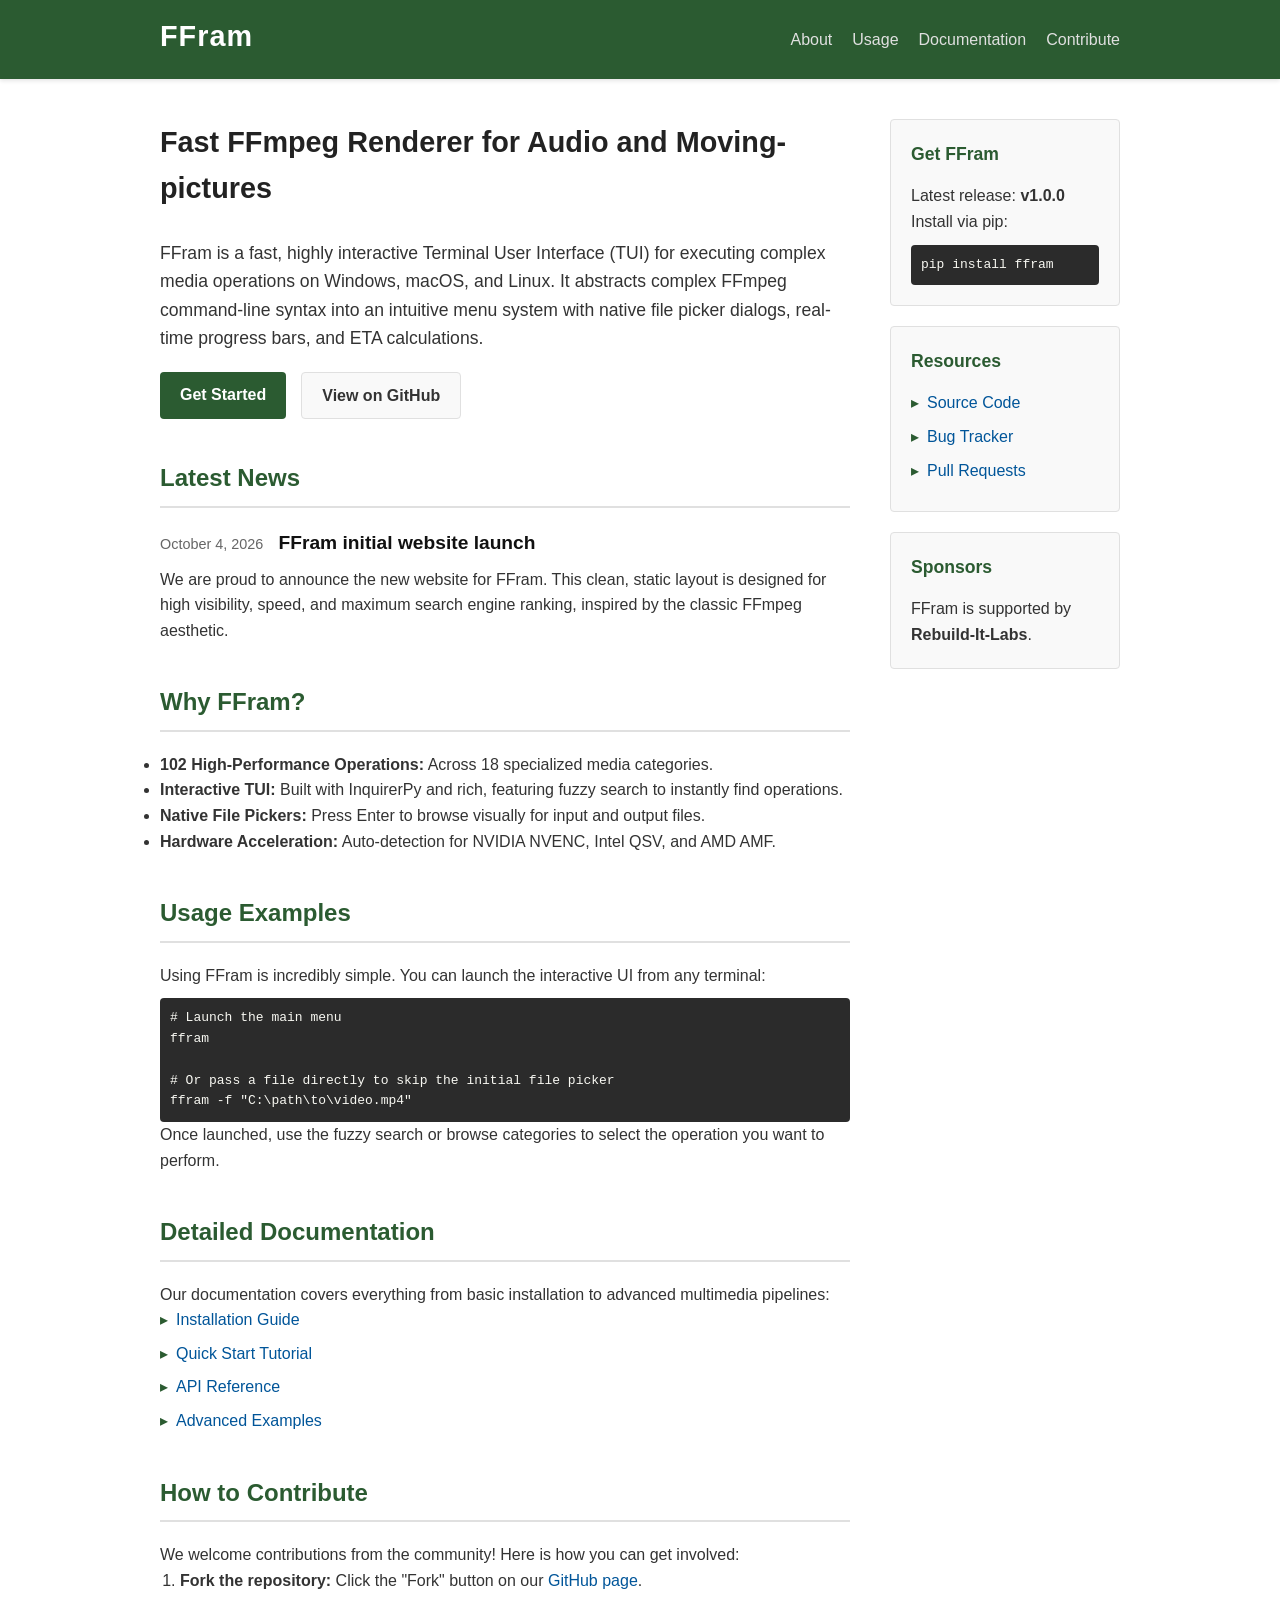
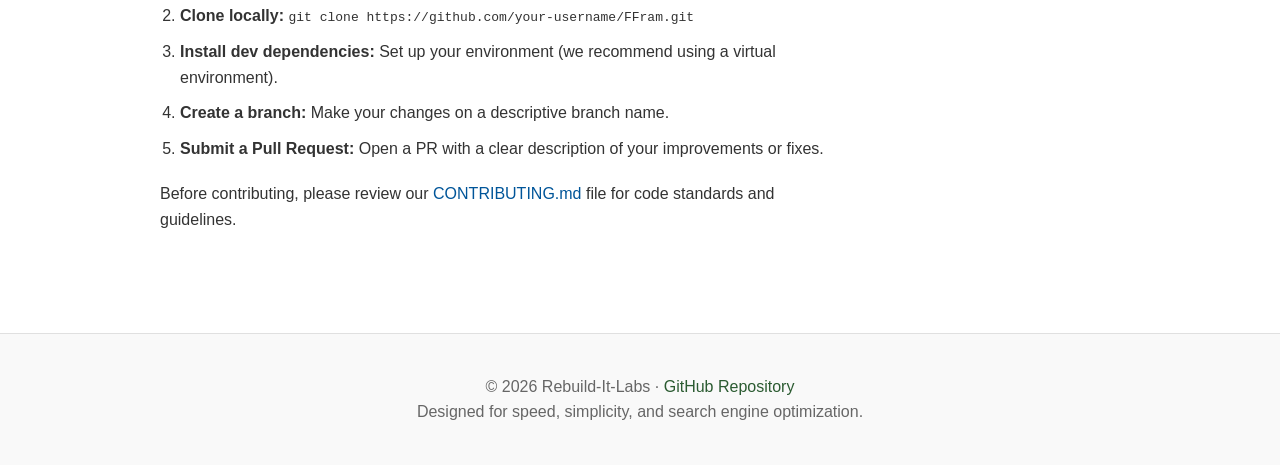
==== docs/index.html @ 137f9bf4 "new project website" ====
<!DOCTYPE html>
<html lang="en">
<head>
    <meta charset="UTF-8">
    <meta name="viewport" content="width=device-width, initial-scale=1.0">
    <title>FFram - Fast FFmpeg Renderer</title>
    <meta name="description" content="FFram is a fast, highly interactive Terminal User Interface (TUI) for executing complex media operations.">
    <meta name="keywords" content="FFmpeg, Python, video processing, audio processing, multimedia, FFram, Rebuild It Labs">
    <meta name="author" content="Rebuild It Labs">
    <link rel="stylesheet" href="style.css">
</head>
<body>
    <header>
        <div class="container header-content">
            <h1><a href="/">FFram</a></h1>
            <nav>
                <ul>
                    <li><a href="#about">About</a></li>
                    <li><a href="#usage">Usage</a></li>
                    <li><a href="#documentation">Documentation</a></li>
                    <li><a href="#contribute">Contribute</a></li>
                </ul>
            </nav>
        </div>
    </header>

    <div class="container main-layout">
        <main>
            <section id="about" class="intro-section">
                <h2>Fast FFmpeg Renderer for Audio and Moving-pictures</h2>
                <p>FFram is a fast, highly interactive Terminal User Interface (TUI) for executing complex media operations on Windows, macOS, and Linux. It abstracts complex FFmpeg command-line syntax into an intuitive menu system with native file picker dialogs, real-time progress bars, and ETA calculations.</p>
                <div class="button-group">
                    <a href="#usage" class="button primary">Get Started</a>
                    <a href="https://github.com/Rebuild-It-Labs/FFram" class="button secondary" target="_blank" rel="noopener noreferrer">View on GitHub</a>
                </div>
            </section>

            <section id="news">
                <h2>Latest News</h2>
                <article class="news-item">
                    <h3><span class="date">October 4, 2026</span> FFram initial website launch</h3>
                    <p>We are proud to announce the new website for FFram. This clean, static layout is designed for high visibility, speed, and maximum search engine ranking, inspired by the classic FFmpeg aesthetic.</p>
                </article>
            </section>

            <section id="features">
                <h2>Why FFram?</h2>
                <ul>
                    <li><strong>102 High-Performance Operations:</strong> Across 18 specialized media categories.</li>
                    <li><strong>Interactive TUI:</strong> Built with InquirerPy and rich, featuring fuzzy search to instantly find operations.</li>
                    <li><strong>Native File Pickers:</strong> Press Enter to browse visually for input and output files.</li>
                    <li><strong>Hardware Acceleration:</strong> Auto-detection for NVIDIA NVENC, Intel QSV, and AMD AMF.</li>
                </ul>
            </section>

            <section id="usage">
                <h2>Usage Examples</h2>
                <p>Using FFram is incredibly simple. You can launch the interactive UI from any terminal:</p>
                <div class="code-block-wrapper">
<pre><code># Launch the main menu
ffram

# Or pass a file directly to skip the initial file picker
ffram -f "C:\path\to\video.mp4"
</code></pre>
                </div>
                <p>Once launched, use the fuzzy search or browse categories to select the operation you want to perform.</p>
            </section>

            <section id="documentation">
                <h2>Detailed Documentation</h2>
                <p>Our documentation covers everything from basic installation to advanced multimedia pipelines:</p>
                <ul class="clean-list">
                    <li><a href="https://github.com/Rebuild-It-Labs/FFram#installation" target="_blank" rel="noopener noreferrer">Installation Guide</a></li>
                    <li><a href="https://github.com/Rebuild-It-Labs/FFram#quick-start" target="_blank" rel="noopener noreferrer">Quick Start Tutorial</a></li>
                    <li><a href="https://github.com/Rebuild-It-Labs/FFram#api-reference" target="_blank" rel="noopener noreferrer">API Reference</a></li>
                    <li><a href="https://github.com/Rebuild-It-Labs/FFram/tree/main/examples" target="_blank" rel="noopener noreferrer">Advanced Examples</a></li>
                </ul>
            </section>

            <section id="contribute">
                <h2>How to Contribute</h2>
                <p>We welcome contributions from the community! Here is how you can get involved:</p>
                <ol class="steps-list">
                    <li><strong>Fork the repository:</strong> Click the "Fork" button on our <a href="https://github.com/Rebuild-It-Labs/FFram" target="_blank" rel="noopener noreferrer">GitHub page</a>.</li>
                    <li><strong>Clone locally:</strong> <code>git clone https://github.com/your-username/FFram.git</code></li>
                    <li><strong>Install dev dependencies:</strong> Set up your environment (we recommend using a virtual environment).</li>
                    <li><strong>Create a branch:</strong> Make your changes on a descriptive branch name.</li>
                    <li><strong>Submit a Pull Request:</strong> Open a PR with a clear description of your improvements or fixes.</li>
                </ol>
                <p>Before contributing, please review our <a href="https://github.com/Rebuild-It-Labs/FFram/blob/main/CONTRIBUTING.md" target="_blank" rel="noopener noreferrer">CONTRIBUTING.md</a> file for code standards and guidelines.</p>
            </section>
        </main>

        <aside class="sidebar">
            <div class="widget">
                <h3>Get FFram</h3>
                <p>Latest release: <strong>v1.0.0</strong></p>
                <p>Install via pip:</p>
                <pre><code>pip install ffram</code></pre>
            </div>

            <div class="widget">
                <h3>Resources</h3>
                <ul class="clean-list">
                    <li><a href="https://github.com/Rebuild-It-Labs/FFram" target="_blank" rel="noopener noreferrer">Source Code</a></li>
                    <li><a href="https://github.com/Rebuild-It-Labs/FFram/issues" target="_blank" rel="noopener noreferrer">Bug Tracker</a></li>
                    <li><a href="https://github.com/Rebuild-It-Labs/FFram/pulls" target="_blank" rel="noopener noreferrer">Pull Requests</a></li>
                </ul>
            </div>
            
            <div class="widget">
                <h3>Sponsors</h3>
                <p>FFram is supported by <strong>Rebuild-It-Labs</strong>.</p>
            </div>
        </aside>
    </div>

    <footer>
        <div class="container">
            <p>&copy; 2026 Rebuild-It-Labs &middot; <a href="https://github.com/Rebuild-It-Labs/FFram" target="_blank" rel="noopener noreferrer">GitHub Repository</a></p>
            <p>Designed for speed, simplicity, and search engine optimization.</p>
        </div>
    </footer>
</body>
</html>
---- docs/style.css ----
/* style.css */
:root {
    --primary-color: #2b5b31; /* FFmpeg-like green */
    --primary-hover: #1f4223;
    --text-color: #333333;
    --bg-color: #ffffff;
    --light-bg: #f9f9f9;
    --border-color: #e0e0e0;
    --link-color: #005599;
}

* {
    box-sizing: border-box;
    margin: 0;
    padding: 0;
}

body {
    font-family: -apple-system, BlinkMacSystemFont, "Segoe UI", Roboto, Helvetica, Arial, sans-serif;
    color: var(--text-color);
    background-color: var(--bg-color);
    line-height: 1.6;
}

/* Typography */
h1, h2, h3, h4, h5, h6 {
    color: #111;
    margin-bottom: 0.5rem;
}

a {
    color: var(--link-color);
    text-decoration: none;
}

a:hover {
    text-decoration: underline;
}

/* Layout */
.container {
    max-width: 1000px;
    margin: 0 auto;
    padding: 0 20px;
}

/* Header */
header {
    background-color: var(--primary-color);
    color: white;
    padding: 10px 0;
    box-shadow: 0 2px 4px rgba(0,0,0,0.1);
}

.header-content {
    display: flex;
    justify-content: space-between;
    align-items: center;
}

header h1 a {
    color: white;
    text-decoration: none;
    font-size: 1.8rem;
    font-weight: bold;
    letter-spacing: 1px;
}

header nav ul {
    list-style: none;
    display: flex;
    gap: 20px;
}

header nav a {
    color: #e0e0e0;
    font-weight: 500;
}

header nav a:hover {
    color: white;
    text-decoration: none;
}

/* Main Layout Grid */
.main-layout {
    display: grid;
    grid-template-columns: 3fr 1fr;
    gap: 40px;
    margin-top: 40px;
    margin-bottom: 60px;
}

@media (max-width: 768px) {
    .main-layout {
        grid-template-columns: 1fr;
    }
    .header-content {
        flex-direction: column;
        text-align: center;
    }
    header nav ul {
        margin-top: 10px;
        flex-wrap: wrap;
        justify-content: center;
    }
}

/* Main Content */
main section {
    margin-bottom: 40px;
}

main h2 {
    color: var(--primary-color);
    border-bottom: 2px solid var(--border-color);
    padding-bottom: 8px;
    margin-bottom: 20px;
}

.intro-section h2 {
    border: none;
    font-size: 1.8rem;
    color: #222;
}

.intro-section p {
    font-size: 1.1rem;
    margin-bottom: 20px;
}

/* Buttons */
.button-group {
    display: flex;
    gap: 15px;
    margin-top: 20px;
}

.button {
    display: inline-block;
    padding: 10px 20px;
    border-radius: 4px;
    font-weight: bold;
    text-align: center;
}

.button.primary {
    background-color: var(--primary-color);
    color: white;
}

.button.primary:hover {
    background-color: var(--primary-hover);
    text-decoration: none;
}

.button.secondary {
    background-color: var(--light-bg);
    color: #333;
    border: 1px solid var(--border-color);
}

.button.secondary:hover {
    background-color: #ececec;
    text-decoration: none;
}

/* News Items */
.news-item {
    margin-bottom: 20px;
}

.news-item h3 {
    font-size: 1.2rem;
}

.news-item .date {
    color: #666;
    font-weight: normal;
    font-size: 0.9rem;
    margin-right: 10px;
}

/* Sidebar Widgets */
.sidebar .widget {
    background-color: var(--light-bg);
    border: 1px solid var(--border-color);
    padding: 20px;
    margin-bottom: 20px;
    border-radius: 4px;
}

.sidebar h3 {
    margin-bottom: 15px;
    font-size: 1.1rem;
    color: var(--primary-color);
}

pre {
    background: #2b2b2b;
    color: #f8f8f2;
    padding: 10px;
    border-radius: 4px;
    overflow-x: auto;
    margin-top: 10px;
}

.clean-list {
    list-style: none;
}

.clean-list li {
    margin-bottom: 8px;
}

.clean-list li::before {
    content: "▸";
    color: var(--primary-color);
    margin-right: 8px;
}

.steps-list {
    margin-left: 20px;
    margin-bottom: 20px;
}

.steps-list li {
    margin-bottom: 10px;
}

/* Footer */
footer {
    background-color: var(--light-bg);
    border-top: 1px solid var(--border-color);
    padding: 40px 0;
    text-align: center;
    color: #666;
}

footer a {
    color: var(--primary-color);
}
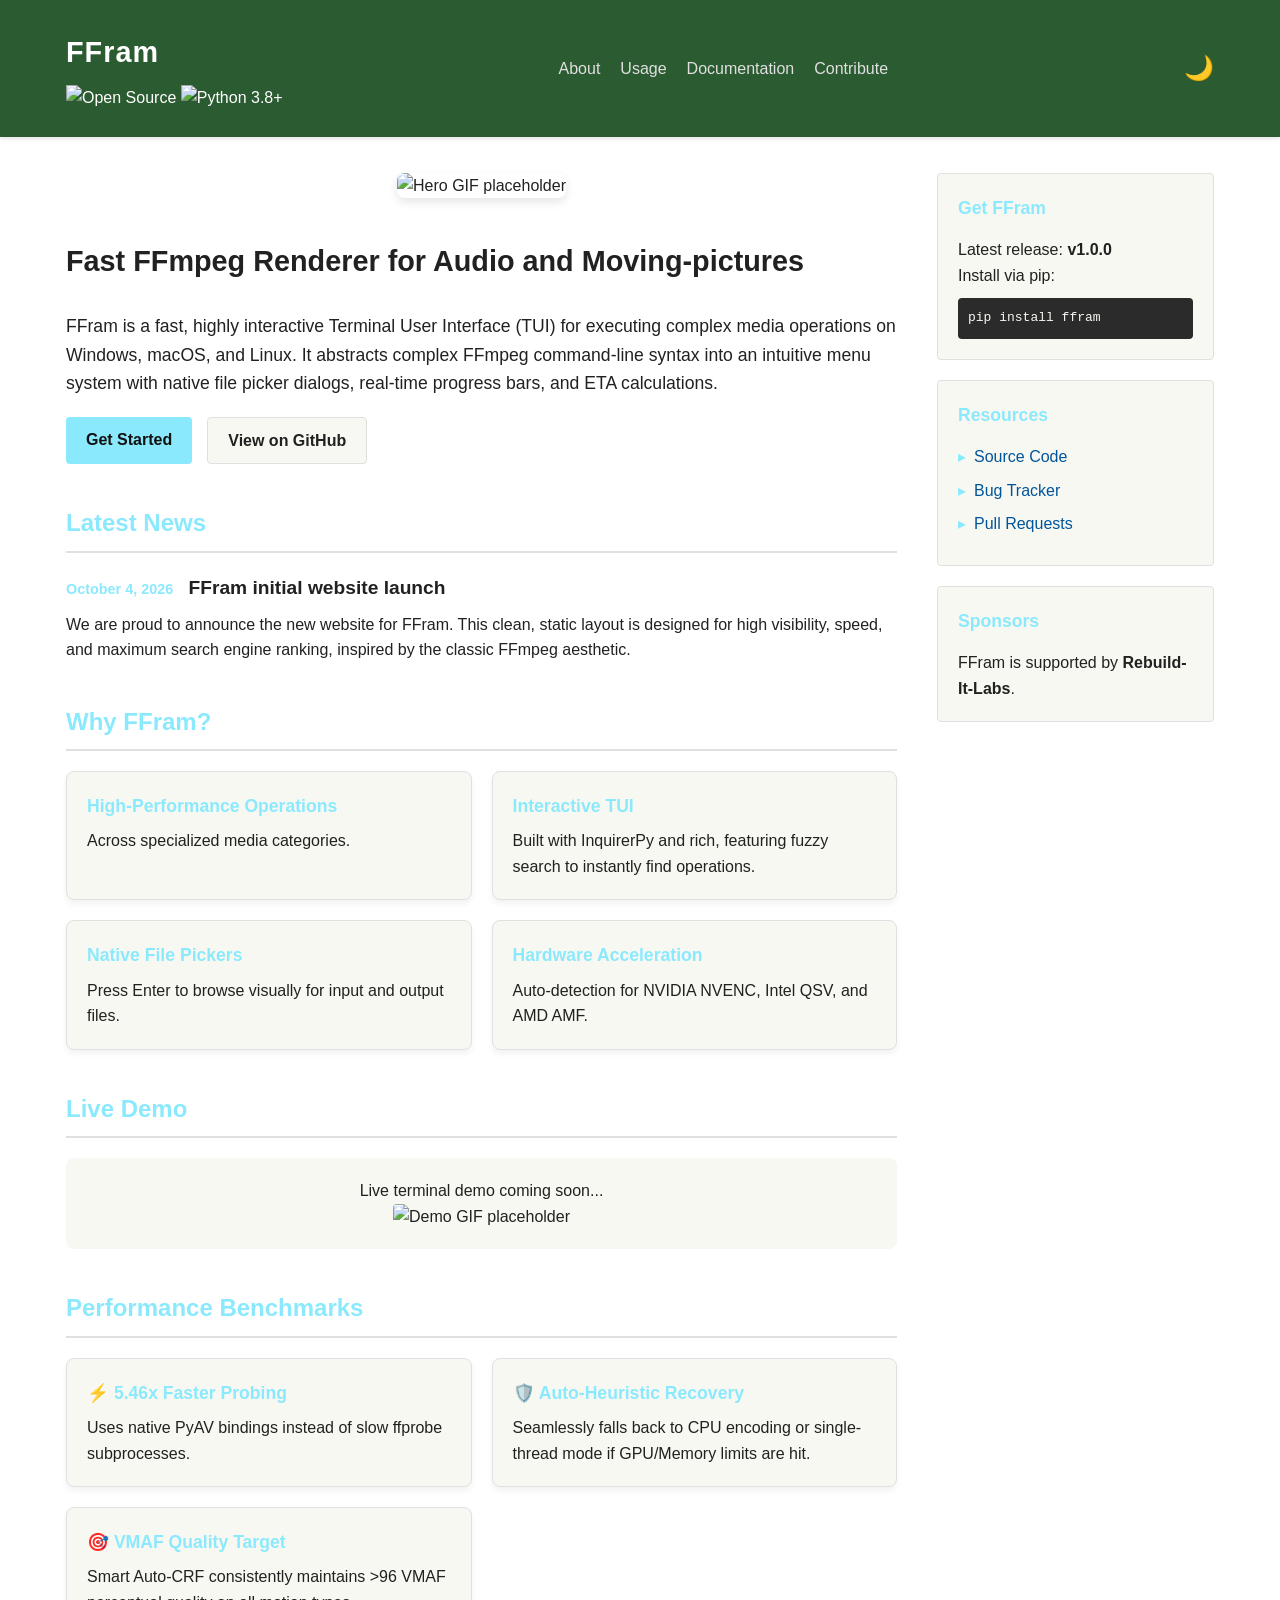
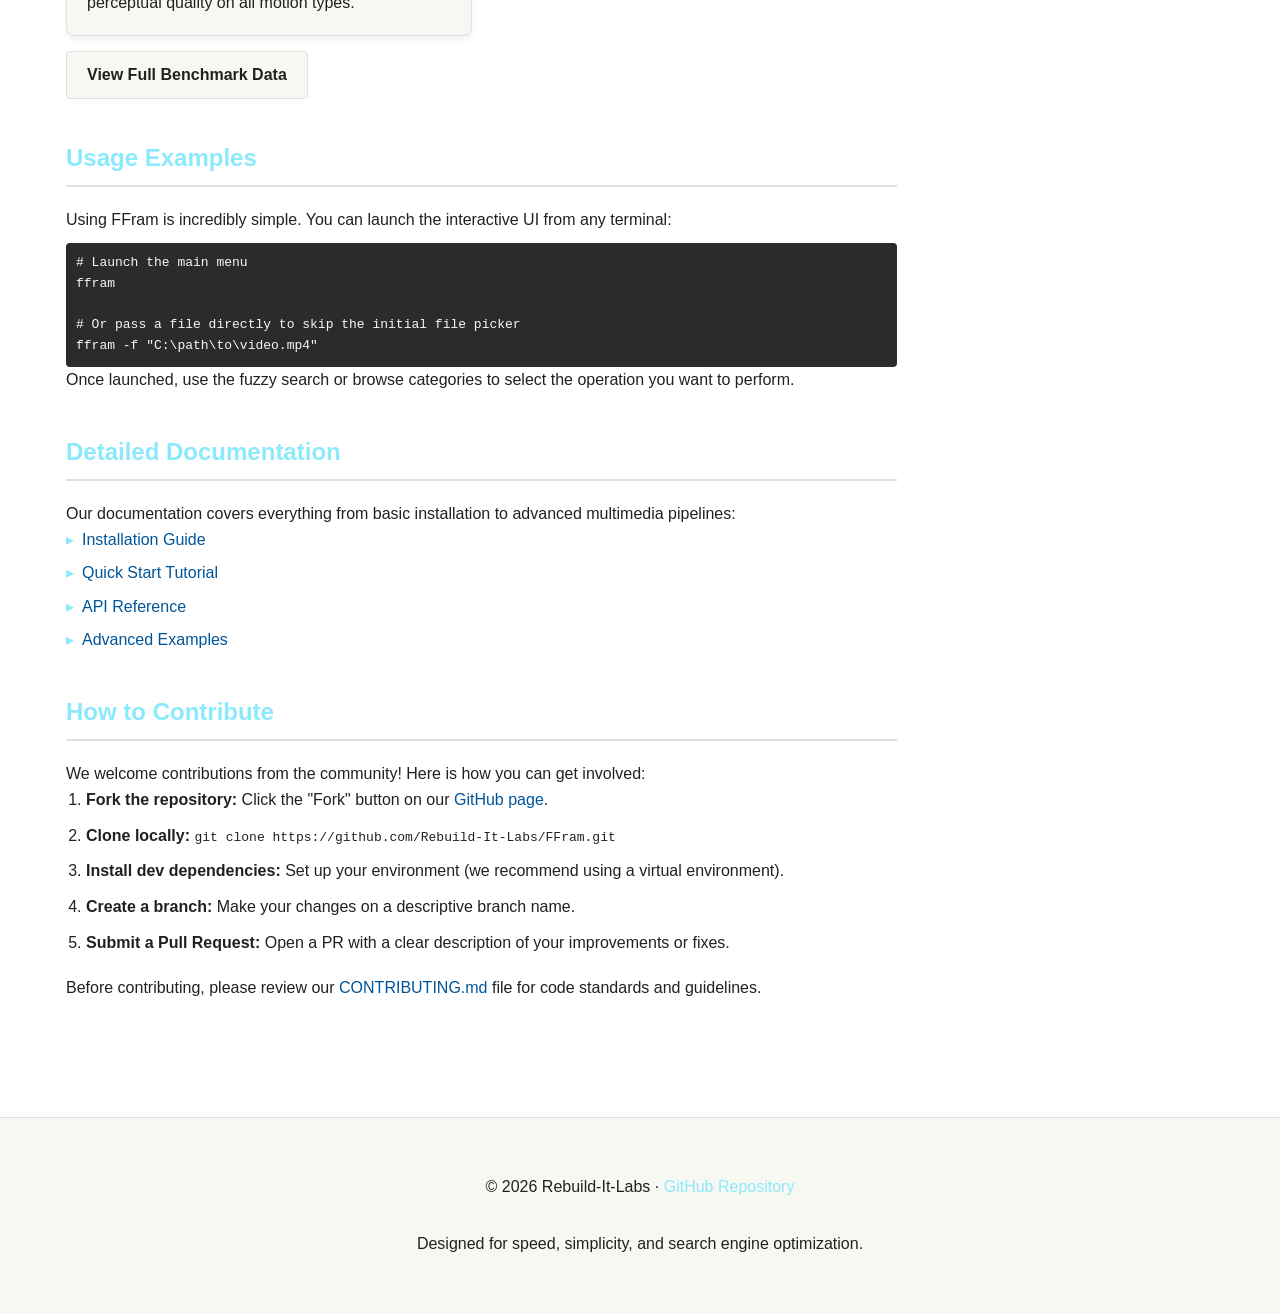
==== commit 70c6c524: "Major Update" ====
--- a/docs/index.html
+++ b/docs/index.html
@@ -1,19 +1,32 @@
 <!DOCTYPE html>
 <html lang="en">
+
 <head>
     <meta charset="UTF-8">
     <meta name="viewport" content="width=device-width, initial-scale=1.0">
     <title>FFram - Fast FFmpeg Renderer</title>
-    <meta name="description" content="FFram is a fast, highly interactive Terminal User Interface (TUI) for executing complex media operations.">
-    <meta name="keywords" content="FFmpeg, Python, video processing, audio processing, multimedia, FFram, Rebuild It Labs">
+    <meta name="description"
+        content="FFram is a fast, highly interactive Terminal User Interface (TUI) for executing complex media operations.">
+    <meta name="keywords"
+        content="FFmpeg, Python, video processing, audio processing, multimedia, FFram, Rebuild It Labs">
     <meta name="author" content="Rebuild It Labs">
+    <meta name="robots" content="index,follow">
     <link rel="stylesheet" href="style.css">
+    <link rel="manifest" href="manifest.json">
+    <meta name="google-site-verification" content="4t6ls2rwW57aO23YnuHKL_u-BzxoHCD-yAvJbbFSz6E" />
 </head>
+
 <body>
     <header>
         <div class="container header-content">
-            <h1><a href="/">FFram</a></h1>
-            <nav>
+            <div>
+                <h1><a href="/">FFram</a></h1>
+                <div style="margin-top: 5px;">
+                    <img src="https://img.shields.io/badge/Open%20Source-%E2%99%A5-green" alt="Open Source">
+                    <img src="https://img.shields.io/badge/python-3.8+-blue.svg" alt="Python 3.8+">
+                </div>
+            </div>
+            <nav role="navigation">
                 <ul>
                     <li><a href="#about">About</a></li>
                     <li><a href="#usage">Usage</a></li>
@@ -21,17 +34,27 @@
                     <li><a href="#contribute">Contribute</a></li>
                 </ul>
             </nav>
+            <button id="theme-toggle" aria-label="Toggle dark mode" title="Toggle dark mode">🌙</button>
         </div>
     </header>
 
     <div class="container main-layout">
         <main>
+            <section id="hero" style="text-align: center; margin-bottom: 40px;">
+                <img src="images/hero.gif" alt="Hero GIF placeholder"
+                    style="max-width: 100%; border-radius: 8px; box-shadow: 0 4px 10px rgba(0,0,0,0.1);">
+            </section>
+
             <section id="about" class="intro-section">
                 <h2>Fast FFmpeg Renderer for Audio and Moving-pictures</h2>
-                <p>FFram is a fast, highly interactive Terminal User Interface (TUI) for executing complex media operations on Windows, macOS, and Linux. It abstracts complex FFmpeg command-line syntax into an intuitive menu system with native file picker dialogs, real-time progress bars, and ETA calculations.</p>
+                <p>FFram is a fast, highly interactive Terminal User Interface (TUI) for executing complex media
+                    operations on Windows, macOS, and Linux. It abstracts complex FFmpeg command-line syntax into an
+                    intuitive menu system with native file picker dialogs, real-time progress bars, and ETA
+                    calculations.</p>
                 <div class="button-group">
                     <a href="#usage" class="button primary">Get Started</a>
-                    <a href="https://github.com/Rebuild-It-Labs/FFram" class="button secondary" target="_blank" rel="noopener noreferrer">View on GitHub</a>
+                    <a href="https://github.com/Rebuild-It-Labs/FFram" class="button secondary" target="_blank"
+                        rel="noopener noreferrer">View on GitHub</a>
                 </div>
             </section>
 
@@ -39,42 +62,77 @@
                 <h2>Latest News</h2>
                 <article class="news-item">
                     <h3><span class="date">October 4, 2026</span> FFram initial website launch</h3>
-                    <p>We are proud to announce the new website for FFram. This clean, static layout is designed for high visibility, speed, and maximum search engine ranking, inspired by the classic FFmpeg aesthetic.</p>
+                    <p>We are proud to announce the new website for FFram. This clean, static layout is designed for
+                        high visibility, speed, and maximum search engine ranking, inspired by the classic FFmpeg
+                        aesthetic.</p>
                 </article>
             </section>
 
             <section id="features">
                 <h2>Why FFram?</h2>
-                <ul>
-                    <li><strong>102 High-Performance Operations:</strong> Across 18 specialized media categories.</li>
-                    <li><strong>Interactive TUI:</strong> Built with InquirerPy and rich, featuring fuzzy search to instantly find operations.</li>
-                    <li><strong>Native File Pickers:</strong> Press Enter to browse visually for input and output files.</li>
-                    <li><strong>Hardware Acceleration:</strong> Auto-detection for NVIDIA NVENC, Intel QSV, and AMD AMF.</li>
-                </ul>
+                <ul class="feature-list">
+                    <li class="feature-card"><strong> High-Performance Operations</strong> Across specialized media
+                        categories.</li>
+                    <li class="feature-card"><strong> Interactive TUI</strong> Built with InquirerPy and rich, featuring
+                        fuzzy search to instantly find operations.</li>
+                    <li class="feature-card"><strong> Native File Pickers</strong> Press Enter to browse visually for
+                        input and output files.</li>
+                    <li class="feature-card"><strong> Hardware Acceleration</strong> Auto-detection for NVIDIA NVENC,
+                        Intel QSV, and AMD AMF.</li>
+                </ul>
+            </section>
+
+            <section id="demo">
+                <h2>Live Demo</h2>
+                <!-- Demo iframe placeholder -->
+                <div style="background: var(--color-light-bg); border-radius: 8px; padding: 20px; text-align: center;">
+                    <p>Live terminal demo coming soon...</p>
+                    <img src="images/demo.gif" alt="Demo GIF placeholder" style="max-width: 100%; border-radius: 4px;">
+                </div>
+            </section>
+
+            <section id="benchmarks">
+                <h2>Performance Benchmarks</h2>
+                <ul class="feature-list">
+                    <li class="feature-card"><strong>⚡ 5.46x Faster Probing</strong> Uses native PyAV bindings instead
+                        of slow ffprobe subprocesses.</li>
+                    <li class="feature-card"><strong>🛡️ Auto-Heuristic Recovery</strong> Seamlessly falls back to CPU
+                        encoding or single-thread mode if GPU/Memory limits are hit.</li>
+                    <li class="feature-card"><strong>🎯 VMAF Quality Target</strong> Smart Auto-CRF consistently
+                        maintains >96 VMAF perceptual quality on all motion types.</li>
+                </ul>
+                <p style="margin-top: 15px;"><a href="reference/reference/benchmarks/index.html"
+                        class="button secondary">View
+                        Full Benchmark Data</a></p>
             </section>
 
             <section id="usage">
                 <h2>Usage Examples</h2>
                 <p>Using FFram is incredibly simple. You can launch the interactive UI from any terminal:</p>
                 <div class="code-block-wrapper">
-<pre><code># Launch the main menu
+                    <pre><code># Launch the main menu
 ffram
 
 # Or pass a file directly to skip the initial file picker
 ffram -f "C:\path\to\video.mp4"
 </code></pre>
                 </div>
-                <p>Once launched, use the fuzzy search or browse categories to select the operation you want to perform.</p>
+                <p>Once launched, use the fuzzy search or browse categories to select the operation you want to perform.
+                </p>
             </section>
 
             <section id="documentation">
                 <h2>Detailed Documentation</h2>
                 <p>Our documentation covers everything from basic installation to advanced multimedia pipelines:</p>
                 <ul class="clean-list">
-                    <li><a href="https://github.com/Rebuild-It-Labs/FFram#installation" target="_blank" rel="noopener noreferrer">Installation Guide</a></li>
-                    <li><a href="https://github.com/Rebuild-It-Labs/FFram#quick-start" target="_blank" rel="noopener noreferrer">Quick Start Tutorial</a></li>
-                    <li><a href="https://github.com/Rebuild-It-Labs/FFram#api-reference" target="_blank" rel="noopener noreferrer">API Reference</a></li>
-                    <li><a href="https://github.com/Rebuild-It-Labs/FFram/tree/main/examples" target="_blank" rel="noopener noreferrer">Advanced Examples</a></li>
+                    <li><a href="https://github.com/Rebuild-It-Labs/FFram#installation" target="_blank"
+                            rel="noopener noreferrer">Installation Guide</a></li>
+                    <li><a href="https://github.com/Rebuild-It-Labs/FFram#quick-start" target="_blank"
+                            rel="noopener noreferrer">Quick Start Tutorial</a></li>
+                    <li><a href="https://github.com/Rebuild-It-Labs/FFram#api-reference" target="_blank"
+                            rel="noopener noreferrer">API Reference</a></li>
+                    <li><a href="https://github.com/Rebuild-It-Labs/FFram/tree/main/examples" target="_blank"
+                            rel="noopener noreferrer">Advanced Examples</a></li>
                 </ul>
             </section>
 
@@ -82,13 +140,21 @@
                 <h2>How to Contribute</h2>
                 <p>We welcome contributions from the community! Here is how you can get involved:</p>
                 <ol class="steps-list">
-                    <li><strong>Fork the repository:</strong> Click the "Fork" button on our <a href="https://github.com/Rebuild-It-Labs/FFram" target="_blank" rel="noopener noreferrer">GitHub page</a>.</li>
-                    <li><strong>Clone locally:</strong> <code>git clone https://github.com/your-username/FFram.git</code></li>
-                    <li><strong>Install dev dependencies:</strong> Set up your environment (we recommend using a virtual environment).</li>
+                    <li><strong>Fork the repository:</strong> Click the "Fork" button on our <a
+                            href="https://github.com/Rebuild-It-Labs/FFram" target="_blank"
+                            rel="noopener noreferrer">GitHub page</a>.</li>
+                    <li><strong>Clone locally:</strong>
+                        <code>git clone https://github.com/Rebuild-It-Labs/FFram.git</code>
+                    </li>
+                    <li><strong>Install dev dependencies:</strong> Set up your environment (we recommend using a virtual
+                        environment).</li>
                     <li><strong>Create a branch:</strong> Make your changes on a descriptive branch name.</li>
-                    <li><strong>Submit a Pull Request:</strong> Open a PR with a clear description of your improvements or fixes.</li>
+                    <li><strong>Submit a Pull Request:</strong> Open a PR with a clear description of your improvements
+                        or fixes.</li>
                 </ol>
-                <p>Before contributing, please review our <a href="https://github.com/Rebuild-It-Labs/FFram/blob/main/CONTRIBUTING.md" target="_blank" rel="noopener noreferrer">CONTRIBUTING.md</a> file for code standards and guidelines.</p>
+                <p>Before contributing, please review our <a
+                        href="https://github.com/Rebuild-It-Labs/FFram/blob/main/CONTRIBUTING.md" target="_blank"
+                        rel="noopener noreferrer">CONTRIBUTING.md</a> file for code standards and guidelines.</p>
             </section>
         </main>
 
@@ -103,12 +169,15 @@
             <div class="widget">
                 <h3>Resources</h3>
                 <ul class="clean-list">
-                    <li><a href="https://github.com/Rebuild-It-Labs/FFram" target="_blank" rel="noopener noreferrer">Source Code</a></li>
-                    <li><a href="https://github.com/Rebuild-It-Labs/FFram/issues" target="_blank" rel="noopener noreferrer">Bug Tracker</a></li>
-                    <li><a href="https://github.com/Rebuild-It-Labs/FFram/pulls" target="_blank" rel="noopener noreferrer">Pull Requests</a></li>
-                </ul>
-            </div>
-            
+                    <li><a href="https://github.com/Rebuild-It-Labs/FFram" target="_blank"
+                            rel="noopener noreferrer">Source Code</a></li>
+                    <li><a href="https://github.com/Rebuild-It-Labs/FFram/issues" target="_blank"
+                            rel="noopener noreferrer">Bug Tracker</a></li>
+                    <li><a href="https://github.com/Rebuild-It-Labs/FFram/pulls" target="_blank"
+                            rel="noopener noreferrer">Pull Requests</a></li>
+                </ul>
+            </div>
+
             <div class="widget">
                 <h3>Sponsors</h3>
                 <p>FFram is supported by <strong>Rebuild-It-Labs</strong>.</p>
@@ -118,9 +187,28 @@
 
     <footer>
         <div class="container">
-            <p>&copy; 2026 Rebuild-It-Labs &middot; <a href="https://github.com/Rebuild-It-Labs/FFram" target="_blank" rel="noopener noreferrer">GitHub Repository</a></p>
+            <p>&copy; 2026 Rebuild-It-Labs &middot; <a href="https://github.com/Rebuild-It-Labs/FFram" target="_blank"
+                    rel="noopener noreferrer">GitHub Repository</a></p>
             <p>Designed for speed, simplicity, and search engine optimization.</p>
+            <!-- <div class="contributor-cards">
+                <img src="images/contributor1.png" alt="Contributor 1 placeholder">
+                <img src="images/contributor2.png" alt="Contributor 2 placeholder">
+            </div> -->
         </div>
     </footer>
+
+    <script>
+        const btn = document.getElementById('theme-toggle');
+        const prefersDark = window.matchMedia('(prefers-color-scheme: dark)');
+        const current = localStorage.getItem('theme') || (prefersDark.matches ? 'dark' : 'light');
+        document.documentElement.dataset.theme = current;
+
+        btn.addEventListener('click', () => {
+            const newTheme = document.documentElement.dataset.theme === 'dark' ? 'light' : 'dark';
+            document.documentElement.dataset.theme = newTheme;
+            localStorage.setItem('theme', newTheme);
+        });
+    </script>
 </body>
-</html>
+
+</html>
--- a/docs/style.css
+++ b/docs/style.css
@@ -1,12 +1,23 @@
 /* style.css */
 :root {
-    --primary-color: #2b5b31; /* FFmpeg-like green */
-    --primary-hover: #1f4223;
-    --text-color: #333333;
-    --bg-color: #ffffff;
-    --light-bg: #f9f9f9;
-    --border-color: #e0e0e0;
-    --link-color: #005599;
+  --color-bg: #ffffff;
+  --color-text: #212121;
+  --color-primary: #8be9fd;
+  --color-primary-hover: #50fa7b;
+  --color-accent: #ffb86c;
+  --color-success: #50fa7b;
+  --color-error: #ff5555;
+  --color-light-bg: #f8f8f2;
+  --color-border: #e0e0e0;
+  --color-link: #005599;
+}
+
+[data-theme="dark"] {
+  --color-bg: #282a36;
+  --color-text: #f8f8f2;
+  --color-light-bg: #44475a;
+  --color-border: #6272a4;
+  --color-link: #8be9fd;
 }
 
 * {
@@ -17,19 +28,19 @@
 
 body {
     font-family: -apple-system, BlinkMacSystemFont, "Segoe UI", Roboto, Helvetica, Arial, sans-serif;
-    color: var(--text-color);
-    background-color: var(--bg-color);
+    color: var(--color-text);
+    background-color: var(--color-bg);
     line-height: 1.6;
 }
 
 /* Typography */
 h1, h2, h3, h4, h5, h6 {
-    color: #111;
+    color: var(--color-text);
     margin-bottom: 0.5rem;
 }
 
 a {
-    color: var(--link-color);
+    color: var(--color-link);
     text-decoration: none;
 }
 
@@ -39,14 +50,16 @@
 
 /* Layout */
 .container {
-    max-width: 1000px;
+    max-width: 1180px;
     margin: 0 auto;
-    padding: 0 20px;
+    padding: 1rem;
+    display: grid;
+    gap: 2rem;
 }
 
 /* Header */
 header {
-    background-color: var(--primary-color);
+    background-color: #2b5b31;
     color: white;
     padding: 10px 0;
     box-shadow: 0 2px 4px rgba(0,0,0,0.1);
@@ -87,7 +100,7 @@
     display: grid;
     grid-template-columns: 3fr 1fr;
     gap: 40px;
-    margin-top: 40px;
+    margin-top: 20px;
     margin-bottom: 60px;
 }
 
@@ -112,8 +125,8 @@
 }
 
 main h2 {
-    color: var(--primary-color);
-    border-bottom: 2px solid var(--border-color);
+    color: var(--color-primary);
+    border-bottom: 2px solid var(--color-border);
     padding-bottom: 8px;
     margin-bottom: 20px;
 }
@@ -121,7 +134,7 @@
 .intro-section h2 {
     border: none;
     font-size: 1.8rem;
-    color: #222;
+    color: var(--color-text);
 }
 
 .intro-section p {
@@ -145,24 +158,50 @@
 }
 
 .button.primary {
-    background-color: var(--primary-color);
-    color: white;
+    background-color: var(--color-primary);
+    color: #111;
 }
 
 .button.primary:hover {
-    background-color: var(--primary-hover);
+    background-color: var(--color-primary-hover);
     text-decoration: none;
 }
 
 .button.secondary {
-    background-color: var(--light-bg);
-    color: #333;
-    border: 1px solid var(--border-color);
+    background-color: var(--color-light-bg);
+    color: var(--color-text);
+    border: 1px solid var(--color-border);
 }
 
 .button.secondary:hover {
-    background-color: #ececec;
-    text-decoration: none;
+    background-color: var(--color-border);
+    text-decoration: none;
+}
+
+/* Feature Cards */
+.feature-list {
+    display: grid;
+    grid-template-columns: 1fr 1fr;
+    gap: 20px;
+    list-style: none;
+}
+
+.feature-card {
+    background: var(--color-light-bg);
+    padding: 20px;
+    border-radius: 8px;
+    box-shadow: 0 4px 6px rgba(0,0,0,0.05);
+    transition: transform 0.2s;
+    border: 1px solid var(--color-border);
+}
+.feature-card:hover {
+    transform: translateY(-5px);
+}
+.feature-card strong {
+    display: block;
+    font-size: 1.1rem;
+    margin-bottom: 8px;
+    color: var(--color-primary);
 }
 
 /* News Items */
@@ -175,16 +214,16 @@
 }
 
 .news-item .date {
-    color: #666;
-    font-weight: normal;
+    color: var(--color-primary);
+    font-weight: bold;
     font-size: 0.9rem;
     margin-right: 10px;
 }
 
 /* Sidebar Widgets */
 .sidebar .widget {
-    background-color: var(--light-bg);
-    border: 1px solid var(--border-color);
+    background-color: var(--color-light-bg);
+    border: 1px solid var(--color-border);
     padding: 20px;
     margin-bottom: 20px;
     border-radius: 4px;
@@ -193,7 +232,7 @@
 .sidebar h3 {
     margin-bottom: 15px;
     font-size: 1.1rem;
-    color: var(--primary-color);
+    color: var(--color-primary);
 }
 
 pre {
@@ -215,7 +254,7 @@
 
 .clean-list li::before {
     content: "▸";
-    color: var(--primary-color);
+    color: var(--color-primary);
     margin-right: 8px;
 }
 
@@ -230,13 +269,34 @@
 
 /* Footer */
 footer {
-    background-color: var(--light-bg);
-    border-top: 1px solid var(--border-color);
+    background-color: var(--color-light-bg);
+    border-top: 1px solid var(--color-border);
     padding: 40px 0;
     text-align: center;
-    color: #666;
+    color: var(--color-text);
 }
 
 footer a {
-    color: var(--primary-color);
-}
+    color: var(--color-primary);
+}
+
+#theme-toggle {
+    background: none;
+    border: none;
+    font-size: 1.5rem;
+    cursor: pointer;
+    margin-left: 20px;
+}
+
+.contributor-cards {
+    display: flex;
+    justify-content: center;
+    gap: 10px;
+    margin-top: 20px;
+}
+.contributor-cards img {
+    border-radius: 50%;
+    width: 40px;
+    height: 40px;
+    border: 2px solid var(--color-primary);
+}
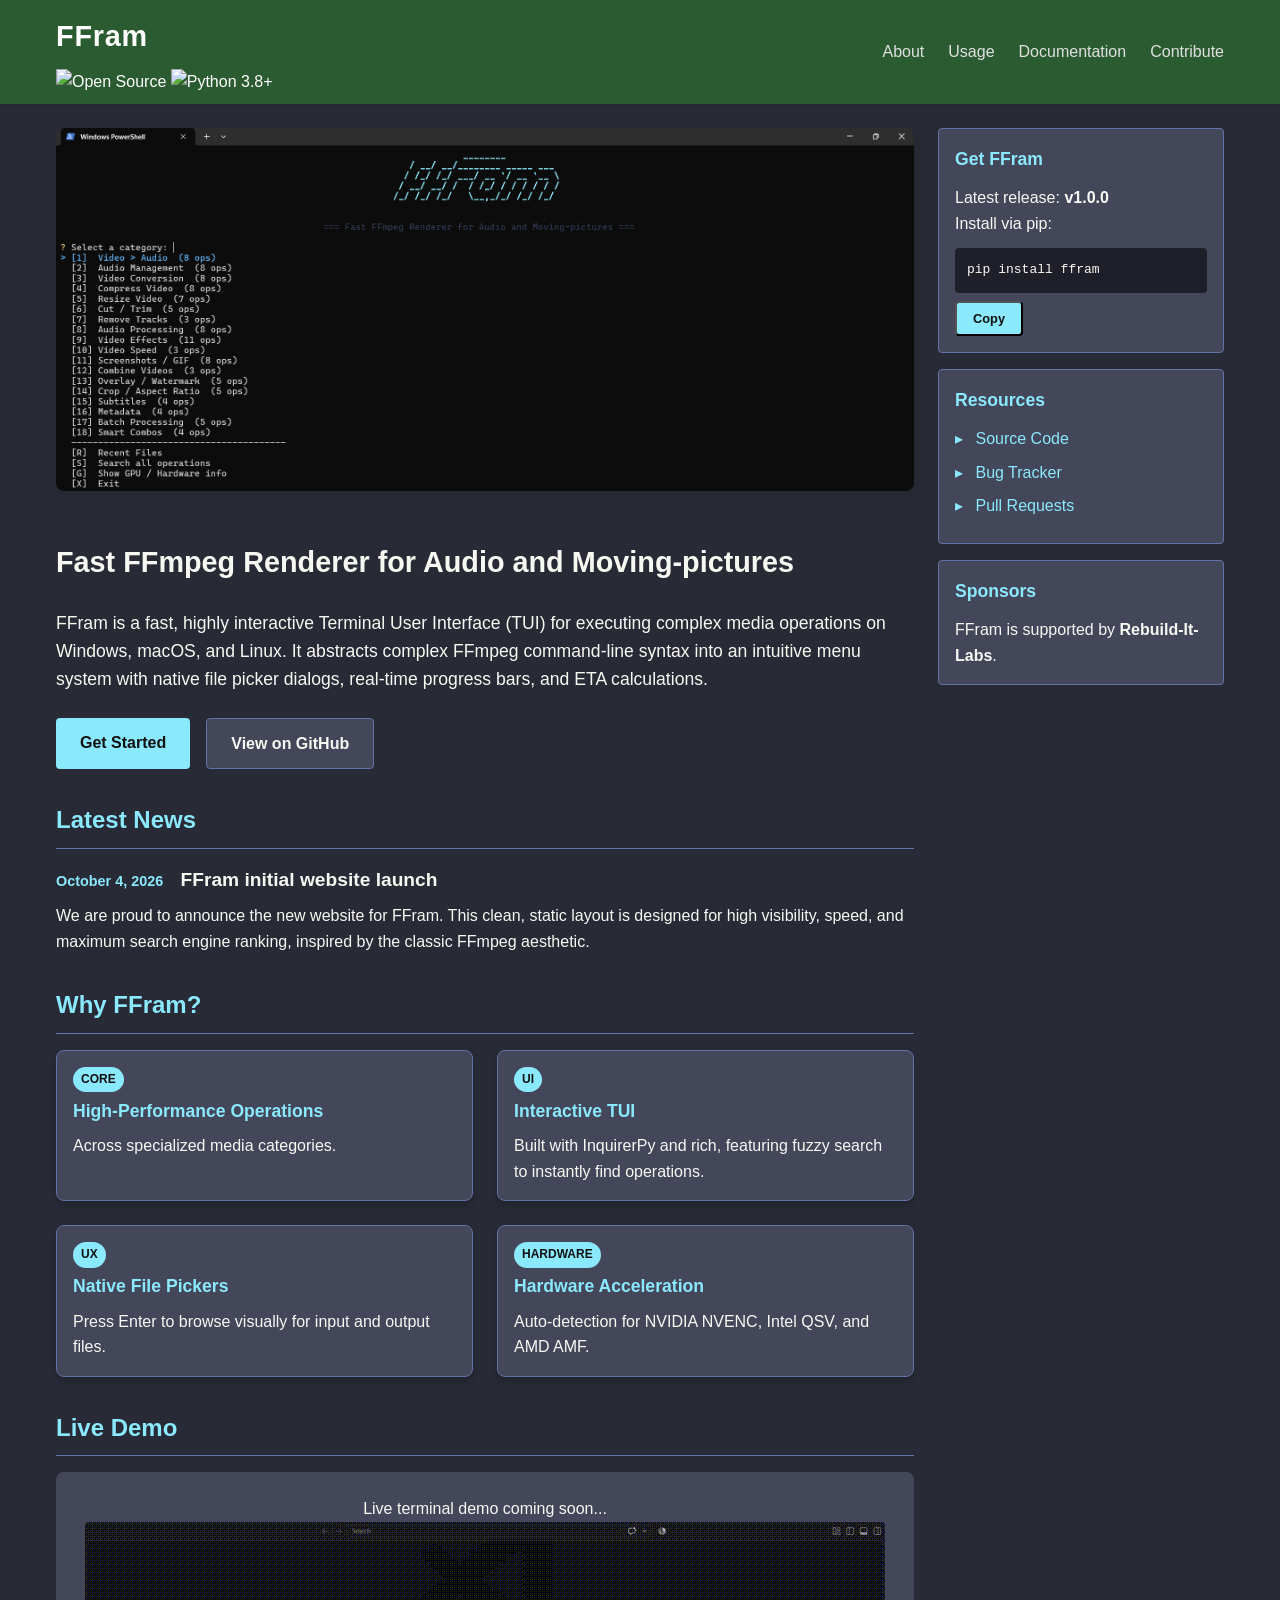
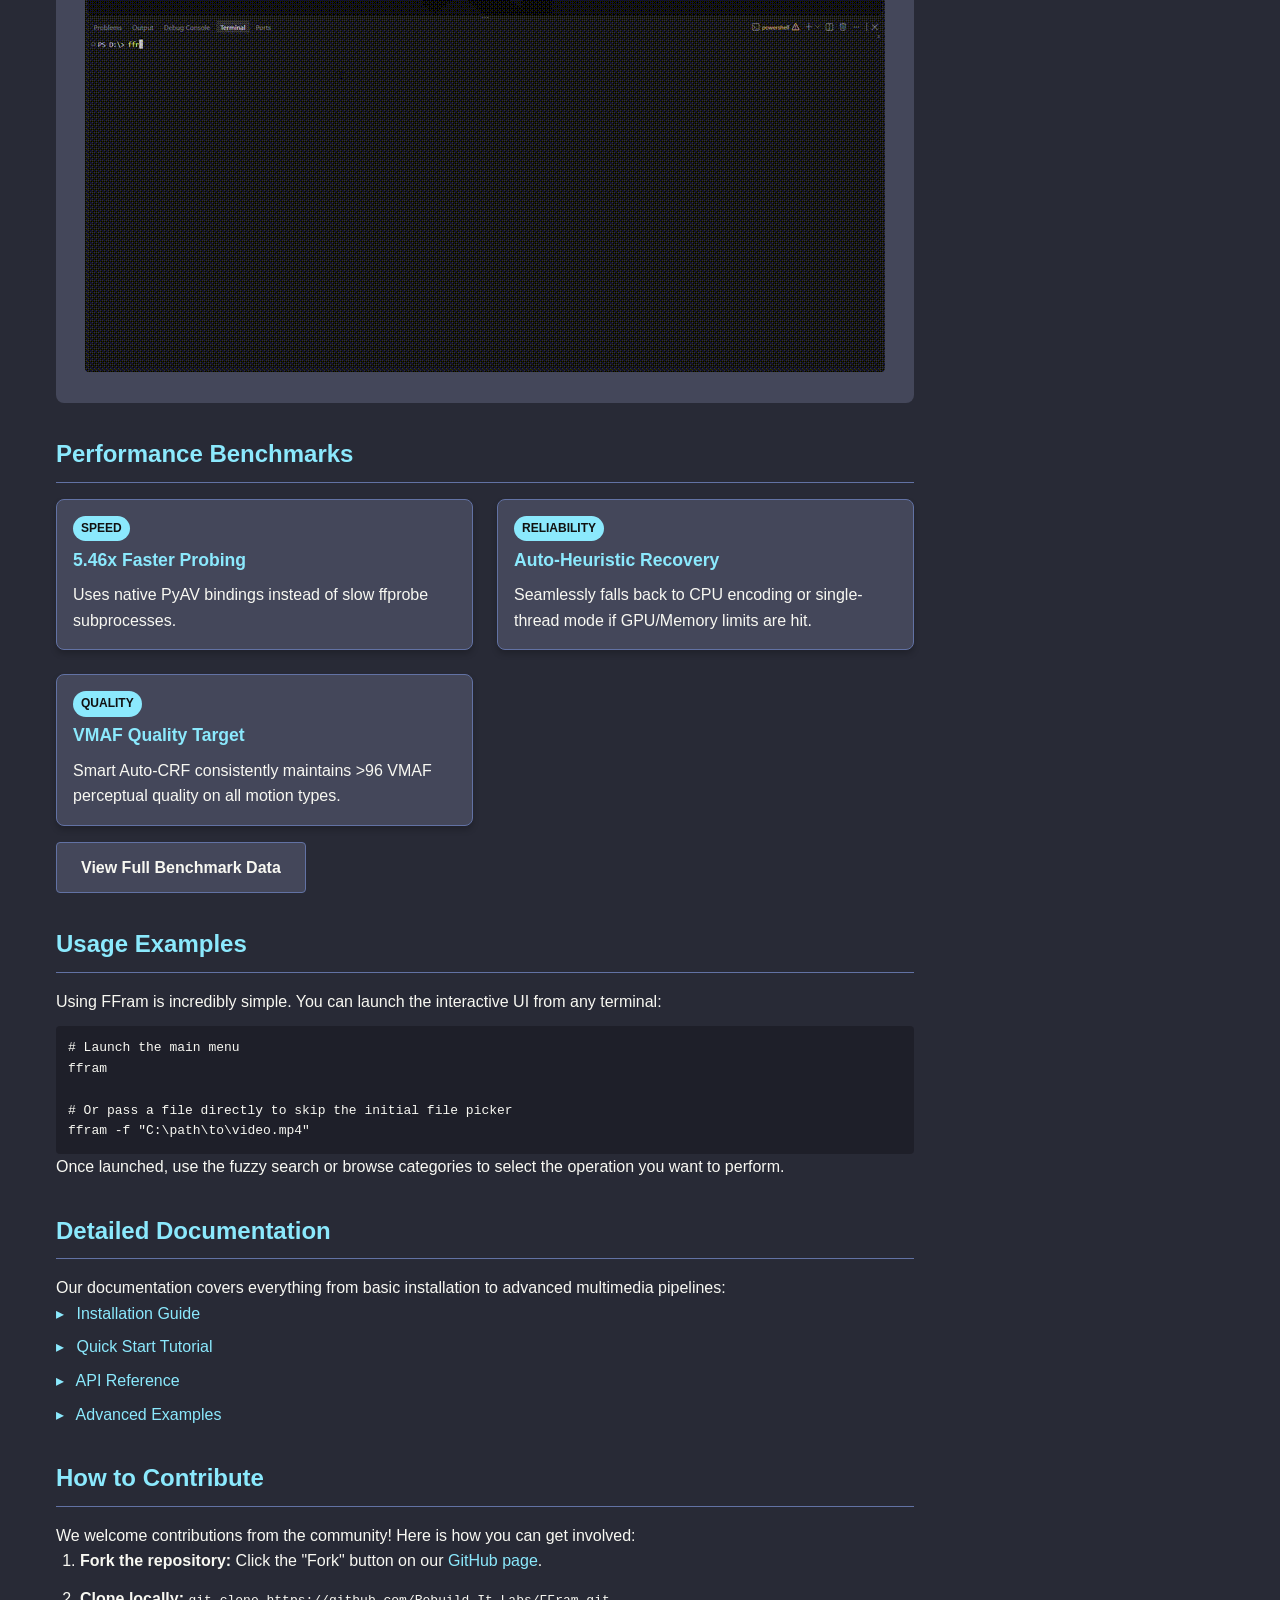
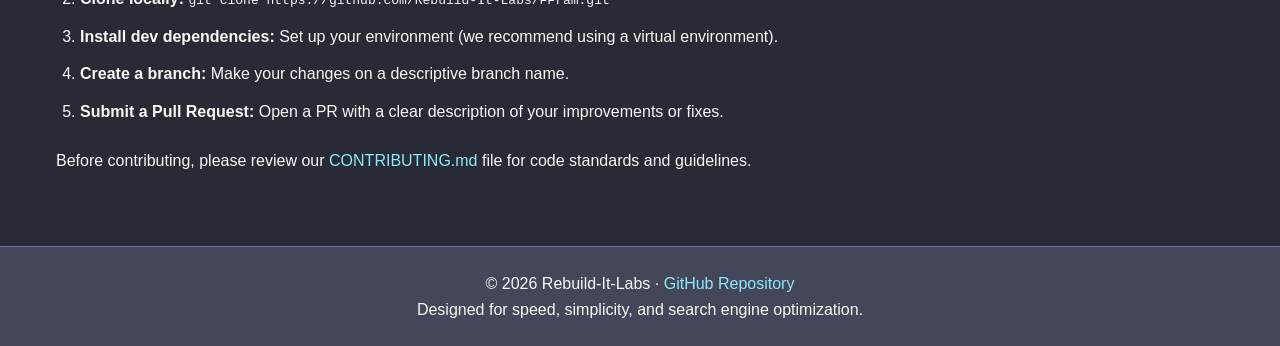
==== commit b4f97120: "website modified" ====
--- a/docs/index.html
+++ b/docs/index.html
@@ -1,214 +1,398 @@
-<!DOCTYPE html>
+<!doctype html>
 <html lang="en">
-
-<head>
-    <meta charset="UTF-8">
-    <meta name="viewport" content="width=device-width, initial-scale=1.0">
+  <head>
+    <meta charset="UTF-8" />
+    <meta name="viewport" content="width=device-width, initial-scale=1.0" />
     <title>FFram - Fast FFmpeg Renderer</title>
-    <meta name="description"
-        content="FFram is a fast, highly interactive Terminal User Interface (TUI) for executing complex media operations.">
-    <meta name="keywords"
-        content="FFmpeg, Python, video processing, audio processing, multimedia, FFram, Rebuild It Labs">
-    <meta name="author" content="Rebuild It Labs">
-    <meta name="robots" content="index,follow">
-    <link rel="stylesheet" href="style.css">
-    <link rel="manifest" href="manifest.json">
-    <meta name="google-site-verification" content="4t6ls2rwW57aO23YnuHKL_u-BzxoHCD-yAvJbbFSz6E" />
-</head>
-
-<body>
+    <meta
+      name="description"
+      content="FFram is a fast, highly interactive Terminal User Interface (TUI) for executing complex media operations."
+    />
+    <meta
+      name="keywords"
+      content="FFmpeg, Python, video processing, audio processing, multimedia, FFram, Rebuild It Labs"
+    />
+    <meta name="author" content="Rebuild It Labs" />
+    <meta name="robots" content="index,follow" />
+    <link rel="stylesheet" href="style.css" />
+    <link rel="manifest" href="manifest.json" />
+    <meta
+      name="google-site-verification"
+      content="4t6ls2rwW57aO23YnuHKL_u-BzxoHCD-yAvJbbFSz6E"
+    />
+  </head>
+
+  <body>
     <header>
-        <div class="container header-content">
-            <div>
-                <h1><a href="/">FFram</a></h1>
-                <div style="margin-top: 5px;">
-                    <img src="https://img.shields.io/badge/Open%20Source-%E2%99%A5-green" alt="Open Source">
-                    <img src="https://img.shields.io/badge/python-3.8+-blue.svg" alt="Python 3.8+">
-                </div>
-            </div>
-            <nav role="navigation">
-                <ul>
-                    <li><a href="#about">About</a></li>
-                    <li><a href="#usage">Usage</a></li>
-                    <li><a href="#documentation">Documentation</a></li>
-                    <li><a href="#contribute">Contribute</a></li>
-                </ul>
-            </nav>
-            <button id="theme-toggle" aria-label="Toggle dark mode" title="Toggle dark mode">🌙</button>
+      <div class="container header-content">
+        <div>
+          <h1><a href="/">FFram</a></h1>
+          <div style="margin-top: 0.5rem">
+            <img
+              src="https://img.shields.io/badge/Open%20Source-Yes-green"
+              alt="Open Source"
+            />
+            <img
+              src="https://img.shields.io/badge/python-3.8+-blue.svg"
+              alt="Python 3.8+"
+            />
+          </div>
         </div>
+        <nav role="navigation">
+          <ul>
+            <li><a href="#about">About</a></li>
+            <li><a href="#usage">Usage</a></li>
+            <li><a href="#documentation">Documentation</a></li>
+            <li><a href="#contribute">Contribute</a></li>
+          </ul>
+        </nav>
+      </div>
     </header>
 
     <div class="container main-layout">
-        <main>
-            <section id="hero" style="text-align: center; margin-bottom: 40px;">
-                <img src="images/hero.gif" alt="Hero GIF placeholder"
-                    style="max-width: 100%; border-radius: 8px; box-shadow: 0 4px 10px rgba(0,0,0,0.1);">
-            </section>
-
-            <section id="about" class="intro-section">
-                <h2>Fast FFmpeg Renderer for Audio and Moving-pictures</h2>
-                <p>FFram is a fast, highly interactive Terminal User Interface (TUI) for executing complex media
-                    operations on Windows, macOS, and Linux. It abstracts complex FFmpeg command-line syntax into an
-                    intuitive menu system with native file picker dialogs, real-time progress bars, and ETA
-                    calculations.</p>
-                <div class="button-group">
-                    <a href="#usage" class="button primary">Get Started</a>
-                    <a href="https://github.com/Rebuild-It-Labs/FFram" class="button secondary" target="_blank"
-                        rel="noopener noreferrer">View on GitHub</a>
-                </div>
-            </section>
-
-            <section id="news">
-                <h2>Latest News</h2>
-                <article class="news-item">
-                    <h3><span class="date">October 4, 2026</span> FFram initial website launch</h3>
-                    <p>We are proud to announce the new website for FFram. This clean, static layout is designed for
-                        high visibility, speed, and maximum search engine ranking, inspired by the classic FFmpeg
-                        aesthetic.</p>
-                </article>
-            </section>
-
-            <section id="features">
-                <h2>Why FFram?</h2>
-                <ul class="feature-list">
-                    <li class="feature-card"><strong> High-Performance Operations</strong> Across specialized media
-                        categories.</li>
-                    <li class="feature-card"><strong> Interactive TUI</strong> Built with InquirerPy and rich, featuring
-                        fuzzy search to instantly find operations.</li>
-                    <li class="feature-card"><strong> Native File Pickers</strong> Press Enter to browse visually for
-                        input and output files.</li>
-                    <li class="feature-card"><strong> Hardware Acceleration</strong> Auto-detection for NVIDIA NVENC,
-                        Intel QSV, and AMD AMF.</li>
-                </ul>
-            </section>
-
-            <section id="demo">
-                <h2>Live Demo</h2>
-                <!-- Demo iframe placeholder -->
-                <div style="background: var(--color-light-bg); border-radius: 8px; padding: 20px; text-align: center;">
-                    <p>Live terminal demo coming soon...</p>
-                    <img src="images/demo.gif" alt="Demo GIF placeholder" style="max-width: 100%; border-radius: 4px;">
-                </div>
-            </section>
-
-            <section id="benchmarks">
-                <h2>Performance Benchmarks</h2>
-                <ul class="feature-list">
-                    <li class="feature-card"><strong>⚡ 5.46x Faster Probing</strong> Uses native PyAV bindings instead
-                        of slow ffprobe subprocesses.</li>
-                    <li class="feature-card"><strong>🛡️ Auto-Heuristic Recovery</strong> Seamlessly falls back to CPU
-                        encoding or single-thread mode if GPU/Memory limits are hit.</li>
-                    <li class="feature-card"><strong>🎯 VMAF Quality Target</strong> Smart Auto-CRF consistently
-                        maintains >96 VMAF perceptual quality on all motion types.</li>
-                </ul>
-                <p style="margin-top: 15px;"><a href="reference/reference/benchmarks/index.html"
-                        class="button secondary">View
-                        Full Benchmark Data</a></p>
-            </section>
-
-            <section id="usage">
-                <h2>Usage Examples</h2>
-                <p>Using FFram is incredibly simple. You can launch the interactive UI from any terminal:</p>
-                <div class="code-block-wrapper">
-                    <pre><code># Launch the main menu
+      <main>
+        <section id="hero" style="text-align: center; margin-bottom: 2.5rem">
+          <img
+            src="images/hero.png"
+            alt="Hero Image placeholder"
+            style="
+              max-width: 100%;
+              height: auto;
+              border-radius: 0.5rem;
+              box-shadow: 0 0.25rem 0.6rem rgba(0, 0, 0, 0.1);
+            "
+          />
+        </section>
+
+        <section id="about" class="intro-section">
+          <h2>Fast FFmpeg Renderer for Audio and Moving-pictures</h2>
+          <p>
+            FFram is a fast, highly interactive Terminal User Interface (TUI)
+            for executing complex media operations on Windows, macOS, and Linux.
+            It abstracts complex FFmpeg command-line syntax into an intuitive
+            menu system with native file picker dialogs, real-time progress
+            bars, and ETA calculations.
+          </p>
+          <div class="button-group">
+            <a href="#usage" class="button primary">Get Started</a>
+            <a
+              href="https://github.com/Rebuild-It-Labs/FFram"
+              class="button secondary"
+              target="_blank"
+              rel="noopener noreferrer"
+              >View on GitHub</a
+            >
+          </div>
+        </section>
+
+        <section id="news">
+          <h2>Latest News</h2>
+          <article class="news-item">
+            <h3>
+              <span class="date">October 4, 2026</span> FFram initial website
+              launch
+            </h3>
+            <p>
+              We are proud to announce the new website for FFram. This clean,
+              static layout is designed for high visibility, speed, and maximum
+              search engine ranking, inspired by the classic FFmpeg aesthetic.
+            </p>
+          </article>
+        </section>
+
+        <section id="features">
+          <h2>Why FFram?</h2>
+          <ul class="feature-list">
+            <li class="feature-card">
+              <span class="badge">Core</span
+              ><strong> High-Performance Operations</strong> Across specialized
+              media categories.
+            </li>
+            <li class="feature-card">
+              <span class="badge">UI</span
+              ><strong> Interactive TUI</strong> Built with InquirerPy and rich,
+              featuring fuzzy search to instantly find operations.
+            </li>
+            <li class="feature-card">
+              <span class="badge">UX</span
+              ><strong> Native File Pickers</strong> Press Enter to browse
+              visually for input and output files.
+            </li>
+            <li class="feature-card">
+              <span class="badge">Hardware</span
+              ><strong> Hardware Acceleration</strong> Auto-detection for NVIDIA
+              NVENC, Intel QSV, and AMD AMF.
+            </li>
+          </ul>
+        </section>
+
+        <section id="demo">
+          <h2>Live Demo</h2>
+          <!-- Demo iframe placeholder -->
+          <div
+            style="
+              background: var(--color-light-bg);
+              border-radius: 0.5rem;
+              padding: 1.5rem;
+              text-align: center;
+            "
+          >
+            <p>Live terminal demo coming soon...</p>
+            <img
+              src="images/demo.gif"
+              alt="Demo GIF placeholder"
+              style="max-width: 100%; height: auto; border-radius: 0.25rem"
+            />
+          </div>
+        </section>
+
+        <section id="benchmarks">
+          <h2>Performance Benchmarks</h2>
+          <ul class="feature-list">
+            <li class="feature-card">
+              <span class="badge">Speed</span
+              ><strong> 5.46x Faster Probing</strong> Uses native PyAV bindings
+              instead of slow ffprobe subprocesses.
+            </li>
+            <li class="feature-card">
+              <span class="badge">Reliability</span
+              ><strong> Auto-Heuristic Recovery</strong> Seamlessly falls back
+              to CPU encoding or single-thread mode if GPU/Memory limits are
+              hit.
+            </li>
+            <li class="feature-card">
+              <span class="badge">Quality</span
+              ><strong> VMAF Quality Target</strong> Smart Auto-CRF consistently
+              maintains >96 VMAF perceptual quality on all motion types.
+            </li>
+          </ul>
+          <p style="margin-top: 1rem">
+            <a
+              href="reference/reference/benchmarks/index.html"
+              class="button secondary"
+              >View Full Benchmark Data</a
+            >
+          </p>
+        </section>
+
+        <section id="usage">
+          <h2>Usage Examples</h2>
+          <p>
+            Using FFram is incredibly simple. You can launch the interactive UI
+            from any terminal:
+          </p>
+          <div class="code-block-wrapper">
+            <pre><code># Launch the main menu
 ffram
 
 # Or pass a file directly to skip the initial file picker
 ffram -f "C:\path\to\video.mp4"
 </code></pre>
-                </div>
-                <p>Once launched, use the fuzzy search or browse categories to select the operation you want to perform.
-                </p>
-            </section>
-
-            <section id="documentation">
-                <h2>Detailed Documentation</h2>
-                <p>Our documentation covers everything from basic installation to advanced multimedia pipelines:</p>
-                <ul class="clean-list">
-                    <li><a href="https://github.com/Rebuild-It-Labs/FFram#installation" target="_blank"
-                            rel="noopener noreferrer">Installation Guide</a></li>
-                    <li><a href="https://github.com/Rebuild-It-Labs/FFram#quick-start" target="_blank"
-                            rel="noopener noreferrer">Quick Start Tutorial</a></li>
-                    <li><a href="https://github.com/Rebuild-It-Labs/FFram#api-reference" target="_blank"
-                            rel="noopener noreferrer">API Reference</a></li>
-                    <li><a href="https://github.com/Rebuild-It-Labs/FFram/tree/main/examples" target="_blank"
-                            rel="noopener noreferrer">Advanced Examples</a></li>
-                </ul>
-            </section>
-
-            <section id="contribute">
-                <h2>How to Contribute</h2>
-                <p>We welcome contributions from the community! Here is how you can get involved:</p>
-                <ol class="steps-list">
-                    <li><strong>Fork the repository:</strong> Click the "Fork" button on our <a
-                            href="https://github.com/Rebuild-It-Labs/FFram" target="_blank"
-                            rel="noopener noreferrer">GitHub page</a>.</li>
-                    <li><strong>Clone locally:</strong>
-                        <code>git clone https://github.com/Rebuild-It-Labs/FFram.git</code>
-                    </li>
-                    <li><strong>Install dev dependencies:</strong> Set up your environment (we recommend using a virtual
-                        environment).</li>
-                    <li><strong>Create a branch:</strong> Make your changes on a descriptive branch name.</li>
-                    <li><strong>Submit a Pull Request:</strong> Open a PR with a clear description of your improvements
-                        or fixes.</li>
-                </ol>
-                <p>Before contributing, please review our <a
-                        href="https://github.com/Rebuild-It-Labs/FFram/blob/main/CONTRIBUTING.md" target="_blank"
-                        rel="noopener noreferrer">CONTRIBUTING.md</a> file for code standards and guidelines.</p>
-            </section>
-        </main>
-
-        <aside class="sidebar">
-            <div class="widget">
-                <h3>Get FFram</h3>
-                <p>Latest release: <strong>v1.0.0</strong></p>
-                <p>Install via pip:</p>
-                <pre><code>pip install ffram</code></pre>
-            </div>
-
-            <div class="widget">
-                <h3>Resources</h3>
-                <ul class="clean-list">
-                    <li><a href="https://github.com/Rebuild-It-Labs/FFram" target="_blank"
-                            rel="noopener noreferrer">Source Code</a></li>
-                    <li><a href="https://github.com/Rebuild-It-Labs/FFram/issues" target="_blank"
-                            rel="noopener noreferrer">Bug Tracker</a></li>
-                    <li><a href="https://github.com/Rebuild-It-Labs/FFram/pulls" target="_blank"
-                            rel="noopener noreferrer">Pull Requests</a></li>
-                </ul>
-            </div>
-
-            <div class="widget">
-                <h3>Sponsors</h3>
-                <p>FFram is supported by <strong>Rebuild-It-Labs</strong>.</p>
-            </div>
-        </aside>
+          </div>
+          <p>
+            Once launched, use the fuzzy search or browse categories to select
+            the operation you want to perform.
+          </p>
+        </section>
+
+        <section id="documentation">
+          <h2>Detailed Documentation</h2>
+          <p>
+            Our documentation covers everything from basic installation to
+            advanced multimedia pipelines:
+          </p>
+          <ul class="clean-list">
+            <li>
+              <a
+                href="https://github.com/Rebuild-It-Labs/FFram#installation"
+                target="_blank"
+                rel="noopener noreferrer"
+                >Installation Guide</a
+              >
+            </li>
+            <li>
+              <a
+                href="https://github.com/Rebuild-It-Labs/FFram#quick-start"
+                target="_blank"
+                rel="noopener noreferrer"
+                >Quick Start Tutorial</a
+              >
+            </li>
+            <li>
+              <a
+                href="https://github.com/Rebuild-It-Labs/FFram#api-reference"
+                target="_blank"
+                rel="noopener noreferrer"
+                >API Reference</a
+              >
+            </li>
+            <li>
+              <a
+                href="https://github.com/Rebuild-It-Labs/FFram/tree/main/examples"
+                target="_blank"
+                rel="noopener noreferrer"
+                >Advanced Examples</a
+              >
+            </li>
+          </ul>
+        </section>
+
+        <section id="contribute">
+          <h2>How to Contribute</h2>
+          <p>
+            We welcome contributions from the community! Here is how you can get
+            involved:
+          </p>
+          <ol class="steps-list">
+            <li>
+              <strong>Fork the repository:</strong> Click the "Fork" button on
+              our
+              <a
+                href="https://github.com/Rebuild-It-Labs/FFram"
+                target="_blank"
+                rel="noopener noreferrer"
+                >GitHub page</a
+              >.
+            </li>
+            <li>
+              <strong>Clone locally:</strong>
+              <code
+                >git clone https://github.com/Rebuild-It-Labs/FFram.git</code
+              >
+            </li>
+            <li>
+              <strong>Install dev dependencies:</strong> Set up your environment
+              (we recommend using a virtual environment).
+            </li>
+            <li>
+              <strong>Create a branch:</strong> Make your changes on a
+              descriptive branch name.
+            </li>
+            <li>
+              <strong>Submit a Pull Request:</strong> Open a PR with a clear
+              description of your improvements or fixes.
+            </li>
+          </ol>
+          <p>
+            Before contributing, please review our
+            <a
+              href="https://github.com/Rebuild-It-Labs/FFram/blob/main/CONTRIBUTING.md"
+              target="_blank"
+              rel="noopener noreferrer"
+              >CONTRIBUTING.md</a
+            >
+            file for code standards and guidelines.
+          </p>
+        </section>
+      </main>
+
+      <aside class="sidebar">
+        <div class="widget">
+          <h3>Get FFram</h3>
+          <p>Latest release: <strong id="ffram-version">v1.0.0</strong></p>
+          <p>Install via pip:</p>
+          <div class="install-widget">
+            <pre><code id="ffram-install-cmd">pip install ffram</code></pre>
+            <button
+              id="copy-btn"
+              class="button primary"
+              style="
+                padding: 0.5rem 1rem;
+                font-size: 0.8rem;
+                margin-top: 0.5rem;
+                cursor: pointer;
+              "
+              onclick="copyInstallCmd()"
+            >
+              Copy
+            </button>
+          </div>
+        </div>
+
+        <div class="widget">
+          <h3>Resources</h3>
+          <ul class="clean-list">
+            <li>
+              <a
+                href="https://github.com/Rebuild-It-Labs/FFram"
+                target="_blank"
+                rel="noopener noreferrer"
+                >Source Code</a
+              >
+            </li>
+            <li>
+              <a
+                href="https://github.com/Rebuild-It-Labs/FFram/issues"
+                target="_blank"
+                rel="noopener noreferrer"
+                >Bug Tracker</a
+              >
+            </li>
+            <li>
+              <a
+                href="https://github.com/Rebuild-It-Labs/FFram/pulls"
+                target="_blank"
+                rel="noopener noreferrer"
+                >Pull Requests</a
+              >
+            </li>
+          </ul>
+        </div>
+
+        <div class="widget">
+          <h3>Sponsors</h3>
+          <p>FFram is supported by <strong>Rebuild-It-Labs</strong>.</p>
+        </div>
+      </aside>
     </div>
 
     <footer>
-        <div class="container">
-            <p>&copy; 2026 Rebuild-It-Labs &middot; <a href="https://github.com/Rebuild-It-Labs/FFram" target="_blank"
-                    rel="noopener noreferrer">GitHub Repository</a></p>
-            <p>Designed for speed, simplicity, and search engine optimization.</p>
-            <!-- <div class="contributor-cards">
+      <div class="container">
+        <p>
+          &copy; 2026 Rebuild-It-Labs &middot;
+          <a
+            href="https://github.com/Rebuild-It-Labs/FFram"
+            target="_blank"
+            rel="noopener noreferrer"
+            >GitHub Repository</a
+          >
+        </p>
+        <p>Designed for speed, simplicity, and search engine optimization.</p>
+        <!-- <div class="contributor-cards">
                 <img src="images/contributor1.png" alt="Contributor 1 placeholder">
                 <img src="images/contributor2.png" alt="Contributor 2 placeholder">
             </div> -->
-        </div>
+      </div>
     </footer>
 
     <script>
-        const btn = document.getElementById('theme-toggle');
-        const prefersDark = window.matchMedia('(prefers-color-scheme: dark)');
-        const current = localStorage.getItem('theme') || (prefersDark.matches ? 'dark' : 'light');
-        document.documentElement.dataset.theme = current;
-
-        btn.addEventListener('click', () => {
-            const newTheme = document.documentElement.dataset.theme === 'dark' ? 'light' : 'dark';
-            document.documentElement.dataset.theme = newTheme;
-            localStorage.setItem('theme', newTheme);
+      async function fetchLatestVersion() {
+        try {
+          const response = await fetch("https://pypi.org/pypi/ffram/json");
+          if (response.ok) {
+            const data = await response.json();
+            const version = data.info.version;
+            document.getElementById("ffram-version").innerText = "v" + version;
+            document.getElementById("ffram-install-cmd").innerText =
+              "pip install ffram==" + version;
+          }
+        } catch (error) {
+          console.error("Failed to fetch FFram version:", error);
+        }
+      }
+
+      function copyInstallCmd() {
+        const cmdText = document.getElementById("ffram-install-cmd").innerText;
+        navigator.clipboard.writeText(cmdText).then(() => {
+          const btn = document.getElementById("copy-btn");
+          btn.innerText = "Copied!";
+          setTimeout(() => {
+            btn.innerText = "Copy";
+          }, 2000);
         });
+      }
+
+      document.addEventListener("DOMContentLoaded", fetchLatestVersion);
     </script>
-</body>
-
-</html>+  </body>
+</html>
--- a/docs/style.css
+++ b/docs/style.css
@@ -1,24 +1,18 @@
 /* style.css */
 :root {
-  --color-bg: #ffffff;
-  --color-text: #212121;
-  --color-primary: #8be9fd;
-  --color-primary-hover: #50fa7b;
-  --color-accent: #ffb86c;
-  --color-success: #50fa7b;
-  --color-error: #ff5555;
-  --color-light-bg: #f8f8f2;
-  --color-border: #e0e0e0;
-  --color-link: #005599;
-}
-
-[data-theme="dark"] {
-  --color-bg: #282a36;
-  --color-text: #f8f8f2;
-  --color-light-bg: #44475a;
-  --color-border: #6272a4;
-  --color-link: #8be9fd;
-}
+    --color-bg: #282a36;
+    --color-text: #f8f8f2;
+    --color-primary: #8be9fd;
+    --color-primary-hover: #50fa7b;
+    --color-accent: #ffb86c;
+    --color-success: #50fa7b;
+    --color-error: #ff5555;
+    --color-light-bg: #44475a;
+    --color-border: #6272a4;
+    --color-link: #8be9fd;
+}
+
+
 
 * {
     box-sizing: border-box;
@@ -31,10 +25,18 @@
     color: var(--color-text);
     background-color: var(--color-bg);
     line-height: 1.6;
+    overflow-x: hidden;
+    width: 100%;
+    /* width: auto; */
 }
 
 /* Typography */
-h1, h2, h3, h4, h5, h6 {
+h1,
+h2,
+h3,
+h4,
+h5,
+h6 {
     color: var(--color-text);
     margin-bottom: 0.5rem;
 }
@@ -50,19 +52,21 @@
 
 /* Layout */
 .container {
-    max-width: 1180px;
+    width: 100%;
+    /* width: auto; */
+    max-width: 1200px;
     margin: 0 auto;
-    padding: 1rem;
-    display: grid;
-    gap: 2rem;
+    padding: 0.5rem 1rem;
+    box-sizing: border-box;
 }
 
 /* Header */
 header {
     background-color: #2b5b31;
     color: white;
-    padding: 10px 0;
-    box-shadow: 0 2px 4px rgba(0,0,0,0.1);
+    padding: 0.1rem 0;
+    box-shadow: 0 0.1rem 0.25rem rgba(0, 0, 0, 0.1);
+    width: 100%;
 }
 
 .header-content {
@@ -76,13 +80,13 @@
     text-decoration: none;
     font-size: 1.8rem;
     font-weight: bold;
-    letter-spacing: 1px;
+    letter-spacing: 0.05rem;
 }
 
 header nav ul {
     list-style: none;
     display: flex;
-    gap: 20px;
+    gap: 1.5rem;
 }
 
 header nav a {
@@ -99,36 +103,83 @@
 .main-layout {
     display: grid;
     grid-template-columns: 3fr 1fr;
-    gap: 40px;
-    margin-top: 20px;
-    margin-bottom: 60px;
+    gap: 1.5rem;
+    margin: 1rem auto 2rem;
+}
+
+main, aside {
+    min-width: 0;
 }
 
 @media (max-width: 768px) {
     .main-layout {
         grid-template-columns: 1fr;
     }
+
     .header-content {
         flex-direction: column;
         text-align: center;
     }
+
     header nav ul {
-        margin-top: 10px;
+        margin-top: 1rem;
         flex-wrap: wrap;
         justify-content: center;
-    }
+        gap: 1rem;
+    }
+
+    .feature-list {
+        grid-template-columns: 1fr !important;
+    }
+}
+
+@media (max-width: 480px) {
+    .container {
+        padding: 0.8rem 1.2rem;
+    }
+
+    .button-group {
+        flex-direction: column;
+        gap: 1rem;
+    }
+}
+
+
+@media (max-width: 250px) {
+    .container {
+        padding: 0.8rem 1.2rem;
+    }
+
+    .button-group {
+        flex-direction: column;
+        gap: 1rem;
+    }
+}
+
+/* Badges */
+.badge {
+    display: inline-block;
+    padding: 0.2rem 0.5rem;
+    background-color: var(--color-primary);
+    color: #111;
+    font-size: 0.75rem;
+    border-radius: 1rem;
+    font-weight: bold;
+    margin-right: 0.5rem;
+    text-transform: uppercase;
+    vertical-align: text-bottom;
 }
 
 /* Main Content */
 main section {
-    margin-bottom: 40px;
+    margin-bottom: 2rem;
 }
 
 main h2 {
     color: var(--color-primary);
-    border-bottom: 2px solid var(--color-border);
-    padding-bottom: 8px;
-    margin-bottom: 20px;
+    border-bottom: 0.1rem solid var(--color-border);
+    padding-bottom: 0.5rem;
+    margin-bottom: 1rem;
 }
 
 .intro-section h2 {
@@ -139,20 +190,20 @@
 
 .intro-section p {
     font-size: 1.1rem;
-    margin-bottom: 20px;
+    margin-bottom: 1.5rem;
 }
 
 /* Buttons */
 .button-group {
     display: flex;
-    gap: 15px;
-    margin-top: 20px;
+    gap: 1rem;
+    margin-top: 1rem;
 }
 
 .button {
     display: inline-block;
-    padding: 10px 20px;
-    border-radius: 4px;
+    padding: 0.75rem 1.5rem;
+    border-radius: 0.25rem;
     font-weight: bold;
     text-align: center;
 }
@@ -170,7 +221,7 @@
 .button.secondary {
     background-color: var(--color-light-bg);
     color: var(--color-text);
-    border: 1px solid var(--color-border);
+    border: 0.05rem solid var(--color-border);
 }
 
 .button.secondary:hover {
@@ -182,31 +233,33 @@
 .feature-list {
     display: grid;
     grid-template-columns: 1fr 1fr;
-    gap: 20px;
+    gap: 1.5rem;
     list-style: none;
 }
 
 .feature-card {
     background: var(--color-light-bg);
-    padding: 20px;
-    border-radius: 8px;
-    box-shadow: 0 4px 6px rgba(0,0,0,0.05);
+    padding: 1rem;
+    border-radius: 0.5rem;
+    box-shadow: 0 0.25rem 0.4rem rgba(0, 0, 0, 0.2);
     transition: transform 0.2s;
-    border: 1px solid var(--color-border);
-}
+    border: 0.05rem solid var(--color-border);
+}
+
 .feature-card:hover {
-    transform: translateY(-5px);
-}
+    transform: translateY(-0.25rem);
+}
+
 .feature-card strong {
     display: block;
     font-size: 1.1rem;
-    margin-bottom: 8px;
+    margin-bottom: 0.5rem;
     color: var(--color-primary);
 }
 
 /* News Items */
 .news-item {
-    margin-bottom: 20px;
+    margin-bottom: 1.5rem;
 }
 
 .news-item h3 {
@@ -217,31 +270,31 @@
     color: var(--color-primary);
     font-weight: bold;
     font-size: 0.9rem;
-    margin-right: 10px;
+    margin-right: 0.75rem;
 }
 
 /* Sidebar Widgets */
 .sidebar .widget {
     background-color: var(--color-light-bg);
-    border: 1px solid var(--color-border);
-    padding: 20px;
-    margin-bottom: 20px;
-    border-radius: 4px;
+    border: 0.05rem solid var(--color-border);
+    padding: 1rem;
+    margin-bottom: 1rem;
+    border-radius: 0.25rem;
 }
 
 .sidebar h3 {
-    margin-bottom: 15px;
+    margin-bottom: 0.75rem;
     font-size: 1.1rem;
     color: var(--color-primary);
 }
 
 pre {
-    background: #2b2b2b;
+    background: #1e1f29;
     color: #f8f8f2;
-    padding: 10px;
-    border-radius: 4px;
+    padding: 0.75rem;
+    border-radius: 0.25rem;
     overflow-x: auto;
-    margin-top: 10px;
+    margin-top: 0.75rem;
 }
 
 .clean-list {
@@ -249,54 +302,50 @@
 }
 
 .clean-list li {
-    margin-bottom: 8px;
+    margin-bottom: 0.5rem;
 }
 
 .clean-list li::before {
     content: "▸";
     color: var(--color-primary);
-    margin-right: 8px;
+    margin-right: 0.5rem;
 }
 
 .steps-list {
-    margin-left: 20px;
-    margin-bottom: 20px;
+    margin-left: 1.5rem;
+    margin-bottom: 1.5rem;
 }
 
 .steps-list li {
-    margin-bottom: 10px;
+    margin-bottom: 0.75rem;
 }
 
 /* Footer */
 footer {
     background-color: var(--color-light-bg);
-    border-top: 1px solid var(--color-border);
-    padding: 40px 0;
+    border-top: 0.05rem solid var(--color-border);
+    padding: 1rem 0;
     text-align: center;
     color: var(--color-text);
+    width: 100%;
 }
 
 footer a {
     color: var(--color-primary);
 }
 
-#theme-toggle {
-    background: none;
-    border: none;
-    font-size: 1.5rem;
-    cursor: pointer;
-    margin-left: 20px;
-}
+
 
 .contributor-cards {
     display: flex;
     justify-content: center;
-    gap: 10px;
-    margin-top: 20px;
-}
+    gap: 0.75rem;
+    margin-top: 1.5rem;
+}
+
 .contributor-cards img {
     border-radius: 50%;
-    width: 40px;
-    height: 40px;
-    border: 2px solid var(--color-primary);
-}
+    width: 2.5rem;
+    height: 2.5rem;
+    border: 0.1rem solid var(--color-primary);
+}
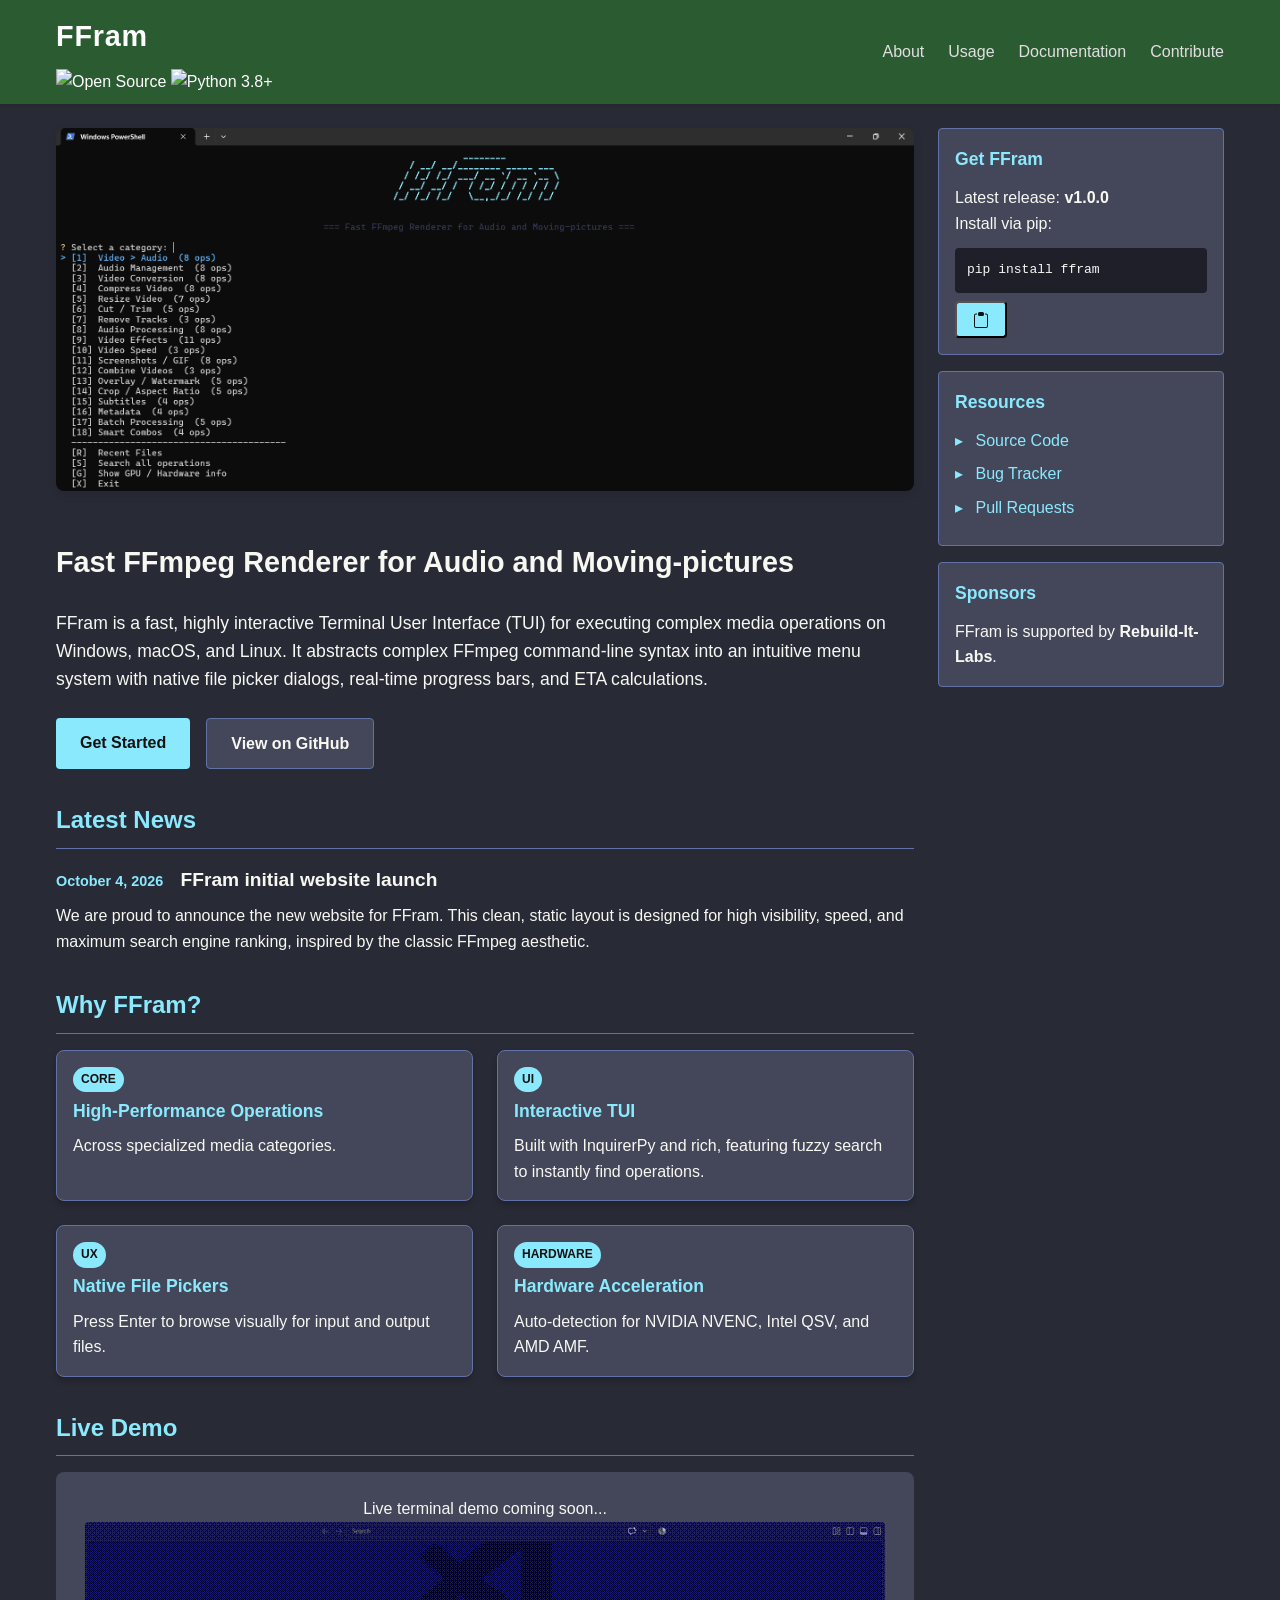
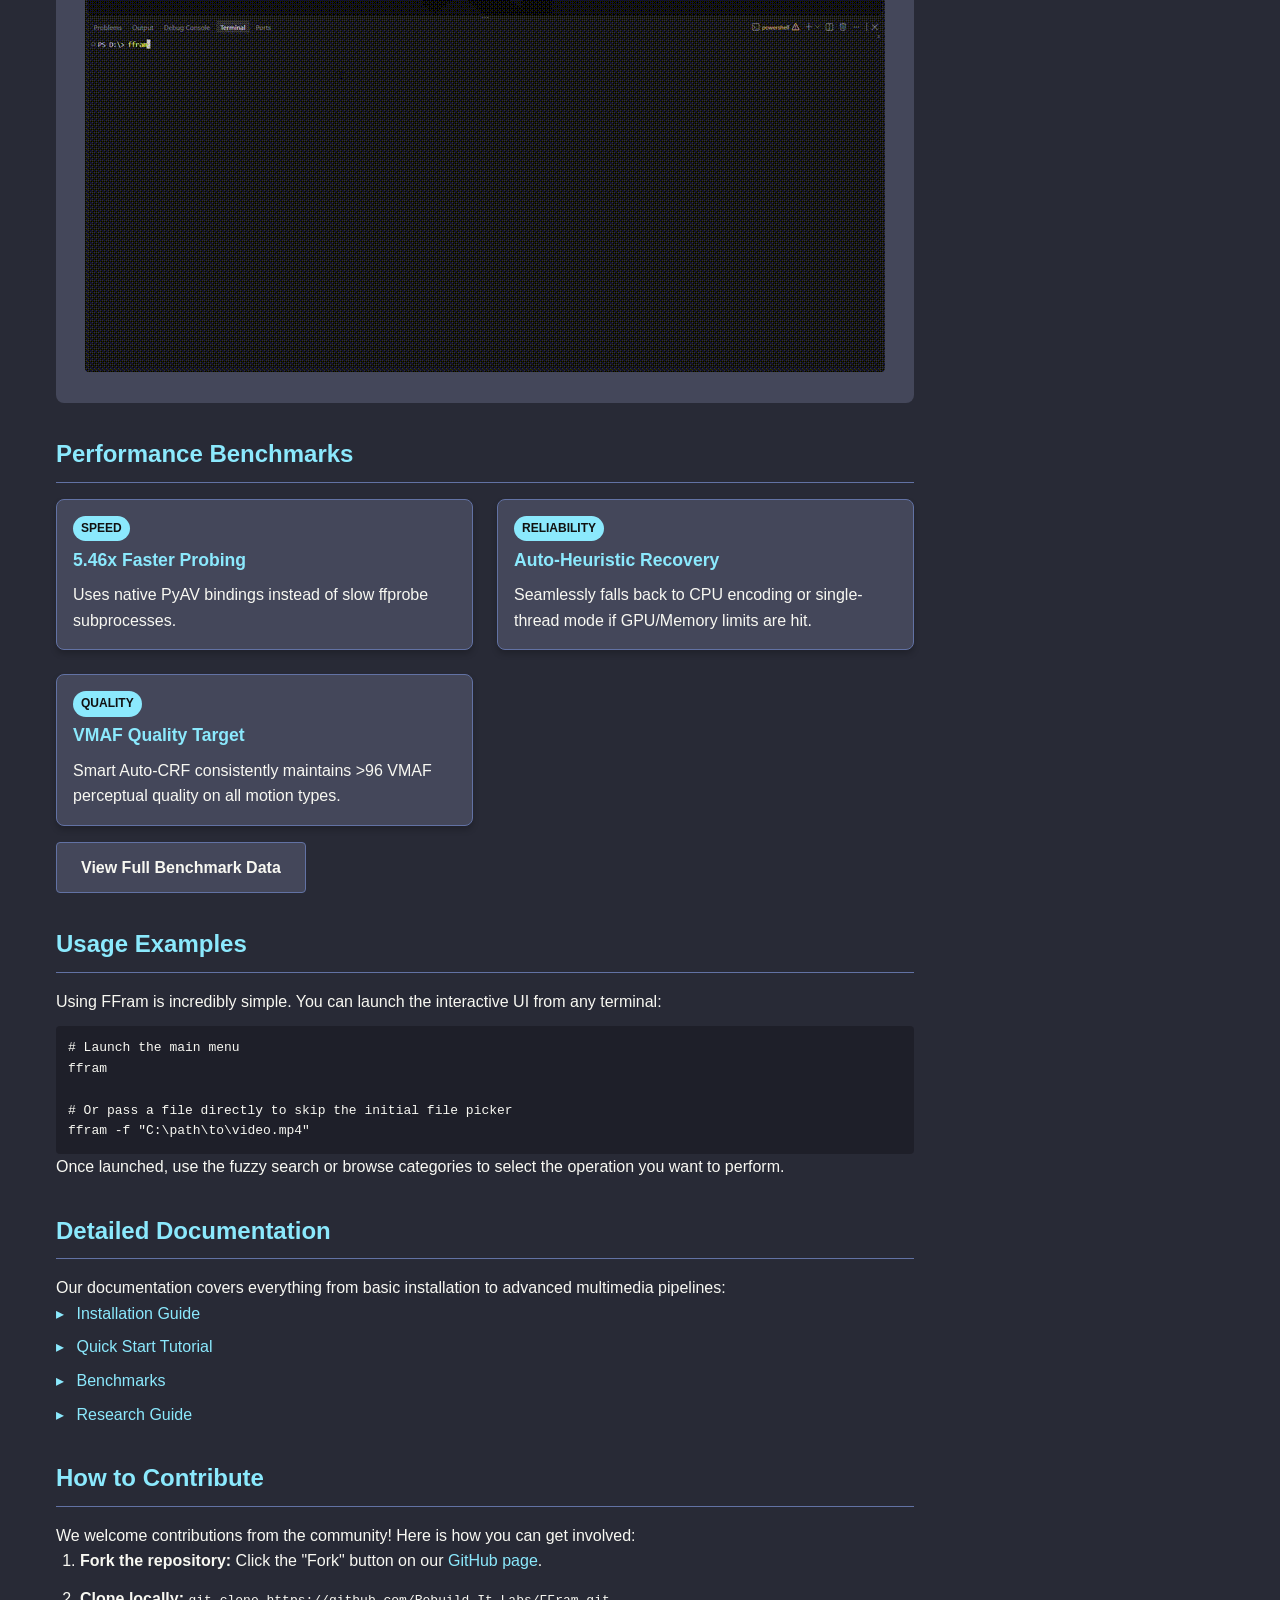
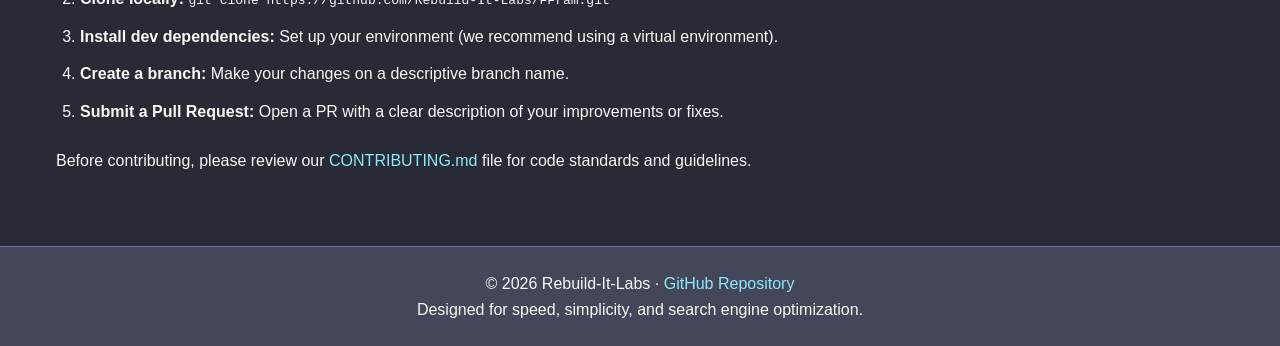
==== commit be33c8f2: "website modified" ====
--- a/docs/index.html
+++ b/docs/index.html
@@ -3,7 +3,7 @@
   <head>
     <meta charset="UTF-8" />
     <meta name="viewport" content="width=device-width, initial-scale=1.0" />
-    <title>FFram - Fast FFmpeg Renderer</title>
+    <title>FFram</title>
     <meta
       name="description"
       content="FFram is a fast, highly interactive Terminal User Interface (TUI) for executing complex media operations."
@@ -168,7 +168,7 @@
           </ul>
           <p style="margin-top: 1rem">
             <a
-              href="reference/reference/benchmarks/index.html"
+              href="terminal/benchmarks.html"
               class="button secondary"
               >View Full Benchmark Data</a
             >
@@ -203,36 +203,16 @@
           </p>
           <ul class="clean-list">
             <li>
-              <a
-                href="https://github.com/Rebuild-It-Labs/FFram#installation"
-                target="_blank"
-                rel="noopener noreferrer"
-                >Installation Guide</a
-              >
-            </li>
-            <li>
-              <a
-                href="https://github.com/Rebuild-It-Labs/FFram#quick-start"
-                target="_blank"
-                rel="noopener noreferrer"
-                >Quick Start Tutorial</a
-              >
-            </li>
-            <li>
-              <a
-                href="https://github.com/Rebuild-It-Labs/FFram#api-reference"
-                target="_blank"
-                rel="noopener noreferrer"
-                >API Reference</a
-              >
-            </li>
-            <li>
-              <a
-                href="https://github.com/Rebuild-It-Labs/FFram/tree/main/examples"
-                target="_blank"
-                rel="noopener noreferrer"
-                >Advanced Examples</a
-              >
+              <a href="terminal/installation.html">Installation Guide</a>
+            </li>
+            <li>
+              <a href="terminal/quick-start.html">Quick Start Tutorial</a>
+            </li>
+            <li>
+              <a href="terminal/benchmarks.html">Benchmarks</a>
+            </li>
+            <li>
+              <a href="terminal/research_guide.html">Research Guide</a>
             </li>
           </ul>
         </section>
@@ -303,9 +283,7 @@
                 cursor: pointer;
               "
               onclick="copyInstallCmd()"
-            >
-              Copy
-            </button>
+            ><svg xmlns="http://www.w3.org/2000/svg" width="16" height="16" fill="currentColor" viewBox="0 0 16 16" style="vertical-align: middle;"><path d="M4 1.5H3a2 2 0 0 0-2 2V14a2 2 0 0 0 2 2h10a2 2 0 0 0 2-2V3.5a2 2 0 0 0-2-2h-1v1h1a1 1 0 0 1 1 1V14a1 1 0 0 1-1 1H3a1 1 0 0 1-1-1V3.5a1 1 0 0 1 1-1h1v-1z"/><path d="M9.5 1h-3a.5.5 0 0 0-.5.5v1a.5.5 0 0 0 .5.5h3a.5.5 0 0 0 .5-.5v-1a.5.5 0 0 0-.5-.5zm-3-1A1.5 1.5 0 0 0 5 1.5v1A1.5 1.5 0 0 0 6.5 4h3A1.5 1.5 0 0 0 11 2.5v-1A1.5 1.5 0 0 0 9.5 0h-3z"/></svg></button>
           </div>
         </div>
 
@@ -385,9 +363,9 @@
         const cmdText = document.getElementById("ffram-install-cmd").innerText;
         navigator.clipboard.writeText(cmdText).then(() => {
           const btn = document.getElementById("copy-btn");
-          btn.innerText = "Copied!";
+          btn.innerHTML = '<svg xmlns="http://www.w3.org/2000/svg" width="16" height="16" fill="currentColor" viewBox="0 0 16 16" style="vertical-align: middle;"><path d="M10.97 4.97a.75.75 0 0 1 1.07 1.05l-3.99 4.99a.75.75 0 0 1-1.08.02L4.324 8.384a.75.75 0 1 1 1.06-1.06l2.094 2.093 3.473-4.425a.267.267 0 0 1 .02-.022z"/></svg>';
           setTimeout(() => {
-            btn.innerText = "Copy";
+            btn.innerHTML = '<svg xmlns="http://www.w3.org/2000/svg" width="16" height="16" fill="currentColor" viewBox="0 0 16 16" style="vertical-align: middle;"><path d="M4 1.5H3a2 2 0 0 0-2 2V14a2 2 0 0 0 2 2h10a2 2 0 0 0 2-2V3.5a2 2 0 0 0-2-2h-1v1h1a1 1 0 0 1 1 1V14a1 1 0 0 1-1 1H3a1 1 0 0 1-1-1V3.5a1 1 0 0 1 1-1h1v-1z"/><path d="M9.5 1h-3a.5.5 0 0 0-.5.5v1a.5.5 0 0 0 .5.5h3a.5.5 0 0 0 .5-.5v-1a.5.5 0 0 0-.5-.5zm-3-1A1.5 1.5 0 0 0 5 1.5v1A1.5 1.5 0 0 0 6.5 4h3A1.5 1.5 0 0 0 11 2.5v-1A1.5 1.5 0 0 0 9.5 0h-3z"/></svg>';
           }, 2000);
         });
       }
